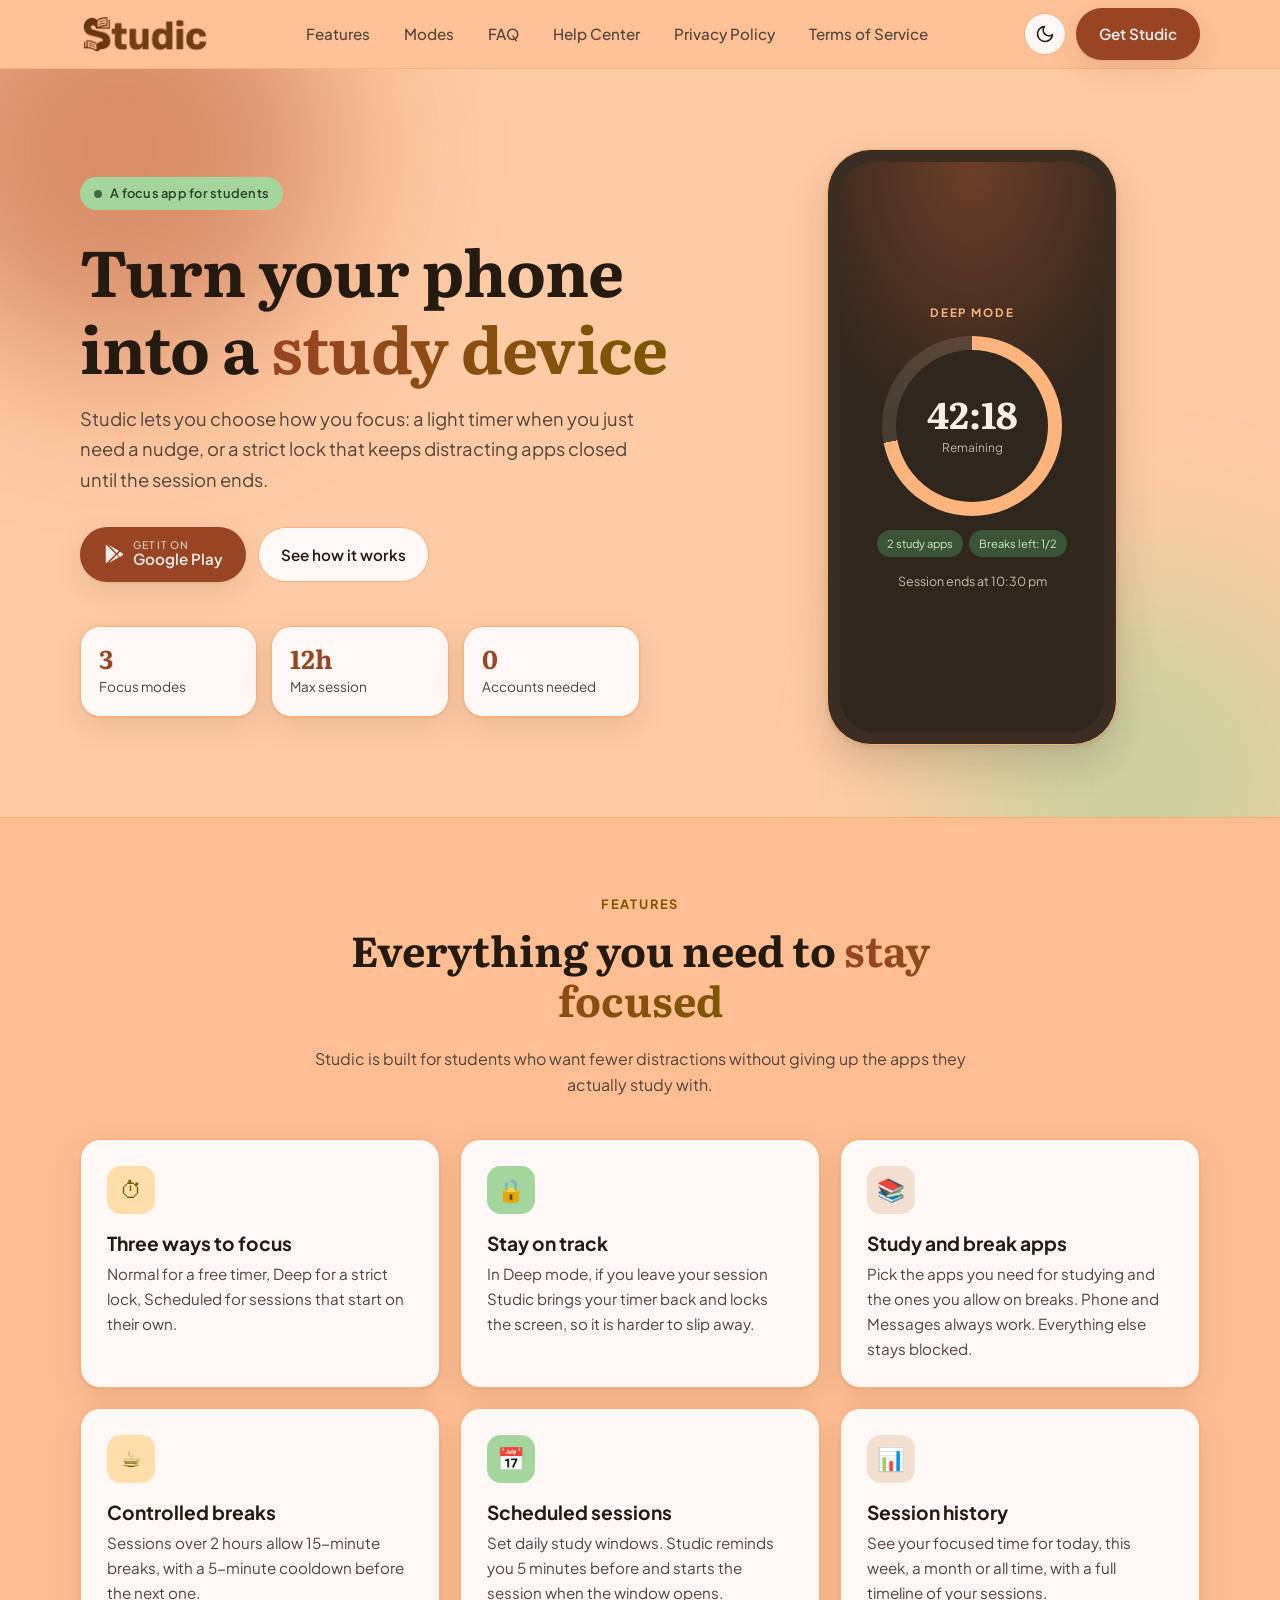
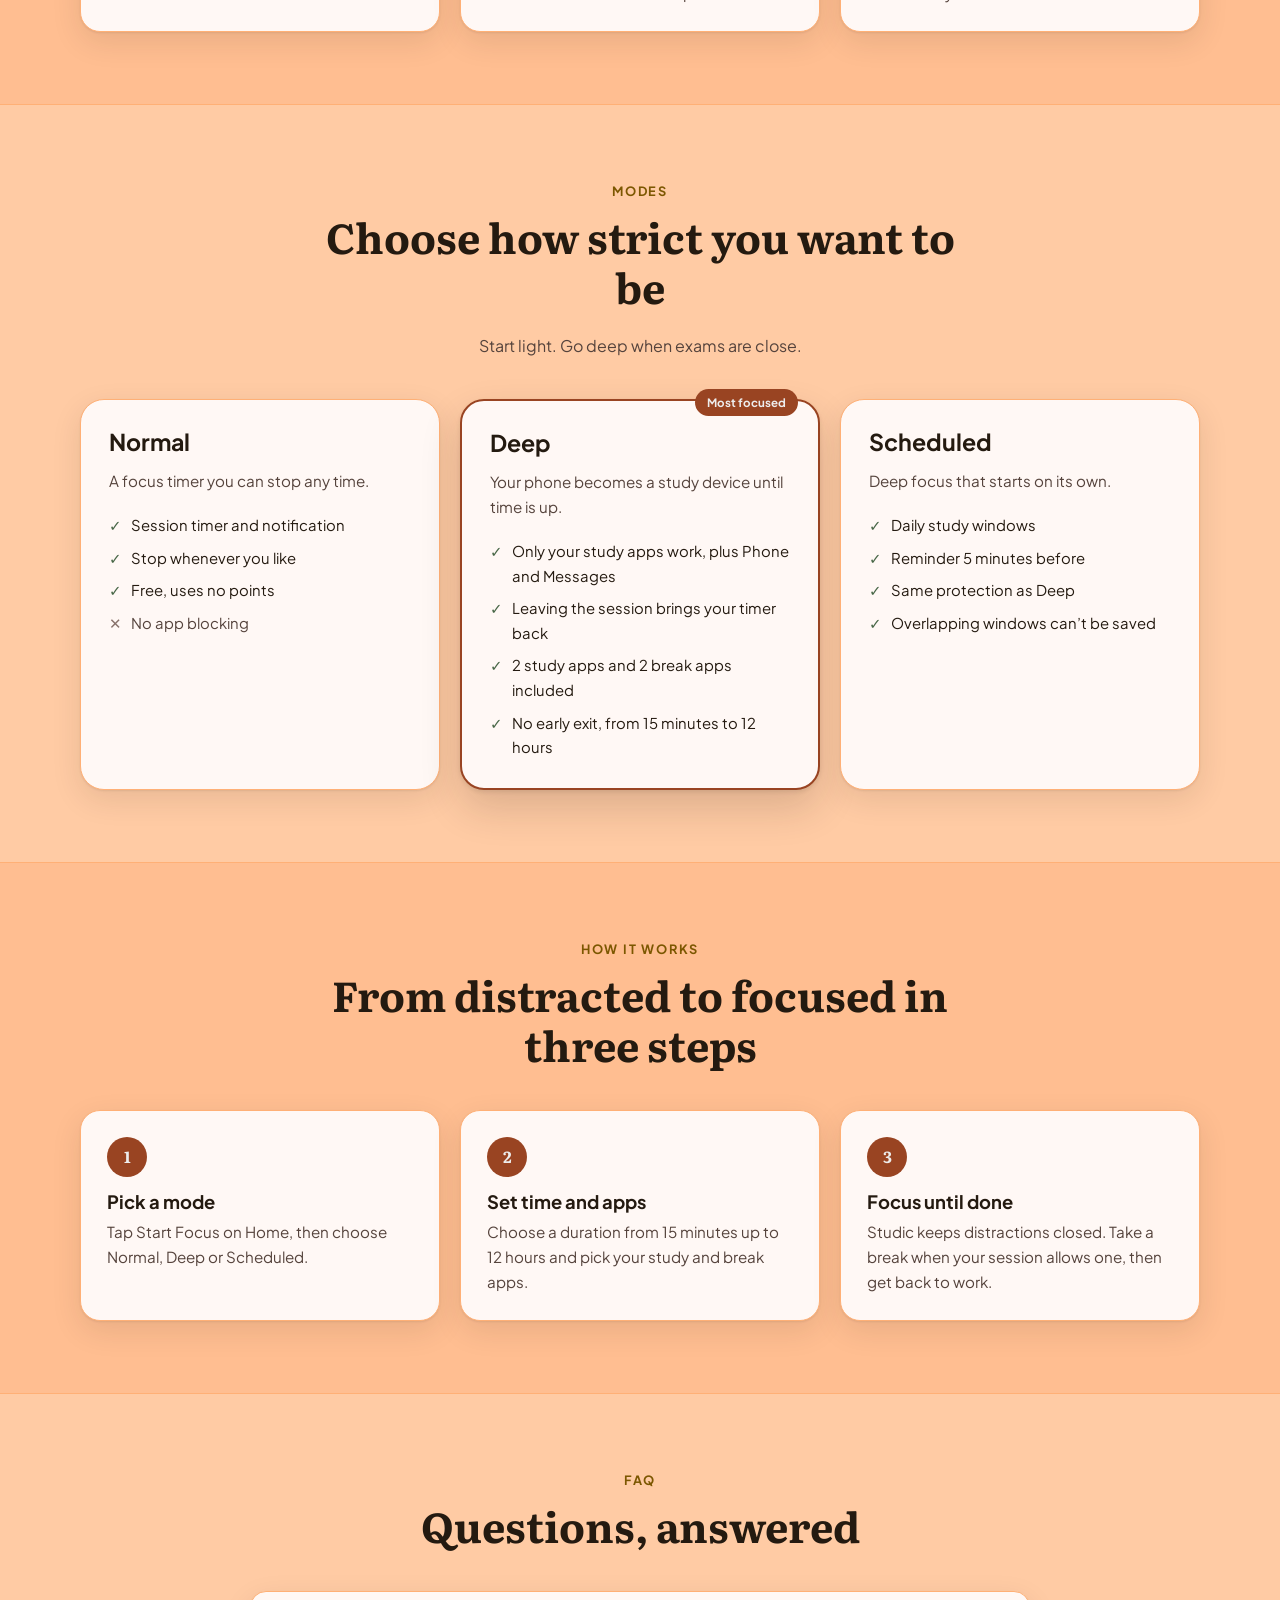
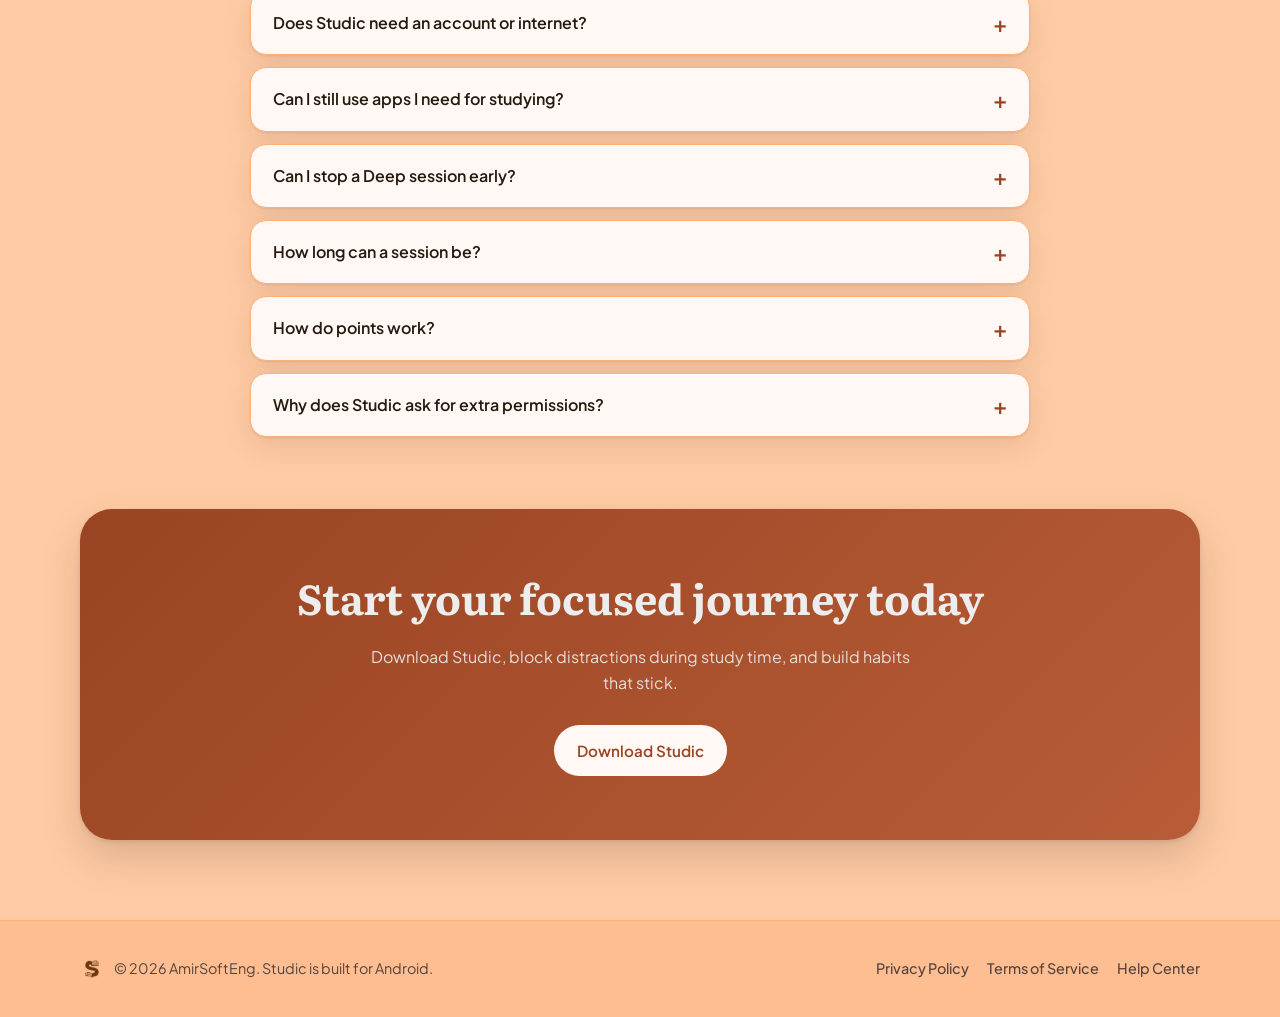
==== index.html @ dd24370a "first commit" ====
<!doctype html>
<html lang="en">
<head>
  <meta charset="utf-8">
  <meta name="viewport" content="width=device-width, initial-scale=1, viewport-fit=cover">
  <title>Studic — Study Deeply. Stay Focused.</title>
  <meta name="description" content="Studic is a focus app for students. Use a simple timer, or a strict mode that keeps distracting apps closed until your study time is over.">
  <meta name="theme-color" content="#ffb076">
  <link rel="icon" type="image/png" sizes="32x32" href="assets/img/favicon-32.png">
  <link rel="icon" type="image/png" sizes="192x192" href="assets/img/icon-192.png">
  <link rel="apple-touch-icon" href="assets/img/apple-touch-icon.png">
  <link rel="stylesheet" href="assets/css/style.css">
  <script src="assets/js/main.js"></script>
</head>
<body>
  <a class="skip-link" href="#main">Skip to content</a>

  <header class="site-header">
    <div class="container header-inner">
      <a class="brand" href="./" aria-label="Studic home"><img class="brand-logo brand-logo-light" src="assets/img/studic-wordmark.png" width="130" height="40" alt="Studic"><img class="brand-logo brand-logo-dark" src="assets/img/studic-wordmark-dark.png" width="130" height="40" alt="" aria-hidden="true"></a>
      <nav class="nav" id="site-nav" aria-label="Main">
        <a href="#features">Features</a>
        <a href="#modes">Modes</a>
        <a href="#faq">FAQ</a>
        <a href="help/">Help Center</a>
        <a href="privacy/">Privacy Policy</a>
        <a href="terms/">Terms of Service</a>
      </nav>
      <div class="header-actions">
        <button class="icon-btn" id="theme-toggle" type="button" aria-label="Switch to dark theme" aria-pressed="false">
          <svg class="icon-moon" viewBox="0 0 24 24" aria-hidden="true"><path d="M21 12.79A9 9 0 1 1 11.21 3 7 7 0 0 0 21 12.79z"/></svg>
          <svg class="icon-sun" viewBox="0 0 24 24" aria-hidden="true"><circle cx="12" cy="12" r="4"/><path d="M12 2v2M12 20v2M4.93 4.93l1.41 1.41M17.66 17.66l1.41 1.41M2 12h2M20 12h2M4.93 19.07l1.41-1.41M17.66 6.34l1.41-1.41"/></svg>
        </button>
        <a class="btn btn-primary header-cta" href="https://play.google.com/store/apps/details?id=com.amirsofteng.studic" rel="noopener" target="_blank">Get Studic</a>
        <button class="icon-btn menu-btn" id="menu-toggle" type="button" aria-label="Open menu" aria-controls="site-nav" aria-expanded="false">
          <svg viewBox="0 0 24 24" aria-hidden="true"><path d="M4 7h16M4 12h16M4 17h16"/></svg>
        </button>
      </div>
    </div>
  </header>

  <main id="main">
    <section class="hero">
      <div class="container hero-grid">
        <div>
          <span class="chip"><span class="chip-dot"></span>A focus app for students</span>
          <h1>Turn your phone into a <span class="gradient-text">study device</span></h1>
          <p class="lead">Studic lets you choose how you focus: a light timer when you just need a nudge, or a strict lock that keeps distracting apps closed until the session ends.</p>
          <div class="hero-actions">
            <a class="btn btn-primary" href="https://play.google.com/store/apps/details?id=com.amirsofteng.studic" rel="noopener" target="_blank">
              <svg fill="currentColor" viewBox="0 0 24 24" aria-hidden="true"><path d="M3.6 1.8 13.8 12 3.6 22.2c-.4-.2-.6-.6-.6-1.1V2.9c0-.5.2-.9.6-1.1Zm11.3 11.3 2.4 2.4-11 6.3 8.6-8.7Zm3.5-3.5 2.9 1.7c.8.5.8 1.8 0 2.3l-2.9 1.7-2.6-2.6 2.6-3.1ZM6.3 2.2l11 6.3-2.4 2.4-8.6-8.7Z"/></svg>
              <span class="btn-stack"><small>GET IT ON</small>Google Play</span>
            </a>
            <a class="btn btn-outline" href="#modes">See how it works</a>
          </div>
          <div class="stats">
            <div class="stat"><strong>3</strong><span>Focus modes</span></div>
            <div class="stat"><strong>12h</strong><span>Max session</span></div>
            <div class="stat"><strong>0</strong><span>Accounts needed</span></div>
          </div>
        </div>

        <div aria-hidden="true">
          <div class="phone">
            <div class="phone-screen">
              <span class="phone-mode">Deep mode</span>
              <div class="ring">
                <div class="ring-inner">
                  <strong>42:18</strong>
                  <span>Remaining</span>
                </div>
              </div>
              <div class="phone-chips"><span>2 study apps</span><span>Breaks left: 1/2</span></div>
              <span class="phone-note">Session ends at 10:30 pm</span>
            </div>
          </div>
        </div>
      </div>
    </section>

    <section class="block block-alt" id="features">
      <div class="container">
        <div class="section-head">
          <span class="eyebrow">Features</span>
          <h2>Everything you need to <span class="gradient-text">stay focused</span></h2>
          <p>Studic is built for students who want fewer distractions without giving up the apps they actually study with.</p>
        </div>
        <div class="feature-grid">
          <div class="feature">
            <div class="feature-icon">&#9201;</div>
            <h3>Three ways to focus</h3>
            <p>Normal for a free timer, Deep for a strict lock, Scheduled for sessions that start on their own.</p>
          </div>
          <div class="feature">
            <div class="feature-icon">&#128274;</div>
            <h3>Stay on track</h3>
            <p>In Deep mode, if you leave your session Studic brings your timer back and locks the screen, so it is harder to slip away.</p>
          </div>
          <div class="feature">
            <div class="feature-icon">&#128218;</div>
            <h3>Study and break apps</h3>
            <p>Pick the apps you need for studying and the ones you allow on breaks. Phone and Messages always work. Everything else stays blocked.</p>
          </div>
          <div class="feature">
            <div class="feature-icon">&#9749;</div>
            <h3>Controlled breaks</h3>
            <p>Sessions over 2 hours allow 15-minute breaks, with a 5-minute cooldown before the next one.</p>
          </div>
          <div class="feature">
            <div class="feature-icon">&#128197;</div>
            <h3>Scheduled sessions</h3>
            <p>Set daily study windows. Studic reminds you 5 minutes before and starts the session when the window opens.</p>
          </div>
          <div class="feature">
            <div class="feature-icon">&#128202;</div>
            <h3>Session history</h3>
            <p>See your focused time for today, this week, a month or all time, with a full timeline of your sessions.</p>
          </div>
        </div>
      </div>
    </section>

    <section class="block" id="modes">
      <div class="container">
        <div class="section-head">
          <span class="eyebrow">Modes</span>
          <h2>Choose how strict you want to be</h2>
          <p>Start light. Go deep when exams are close.</p>
        </div>
        <div class="mode-grid">
          <div class="mode">
            <h3>Normal</h3>
            <p class="tagline">A focus timer you can stop any time.</p>
            <ul>
              <li>Session timer and notification</li>
              <li>Stop whenever you like</li>
              <li>Free, uses no points</li>
              <li class="no">No app blocking</li>
            </ul>
          </div>
          <div class="mode mode-featured">
            <span class="mode-badge">Most focused</span>
            <h3>Deep</h3>
            <p class="tagline">Your phone becomes a study device until time is up.</p>
            <ul>
              <li>Only your study apps work, plus Phone and Messages</li>
              <li>Leaving the session brings your timer back</li>
              <li>2 study apps and 2 break apps included</li>
              <li>No early exit, from 15 minutes to 12 hours</li>
            </ul>
          </div>
          <div class="mode">
            <h3>Scheduled</h3>
            <p class="tagline">Deep focus that starts on its own.</p>
            <ul>
              <li>Daily study windows</li>
              <li>Reminder 5 minutes before</li>
              <li>Same protection as Deep</li>
              <li>Overlapping windows can&rsquo;t be saved</li>
            </ul>
          </div>
        </div>
      </div>
    </section>

    <section class="block block-alt" id="how">
      <div class="container">
        <div class="section-head">
          <span class="eyebrow">How it works</span>
          <h2>From distracted to focused in three steps</h2>
        </div>
        <div class="step-grid">
          <div class="step">
            <h3>Pick a mode</h3>
            <p>Tap Start Focus on Home, then choose Normal, Deep or Scheduled.</p>
          </div>
          <div class="step">
            <h3>Set time and apps</h3>
            <p>Choose a duration from 15 minutes up to 12 hours and pick your study and break apps.</p>
          </div>
          <div class="step">
            <h3>Focus until done</h3>
            <p>Studic keeps distractions closed. Take a break when your session allows one, then get back to work.</p>
          </div>
        </div>
      </div>
    </section>

    <section class="block" id="faq">
      <div class="container">
        <div class="section-head">
          <span class="eyebrow">FAQ</span>
          <h2>Questions, answered</h2>
        </div>
        <div class="faq">
          <details>
            <summary>Does Studic need an account or internet?</summary>
            <p>No account is needed, and Studic works without internet. Your sessions, schedules and history stay on your phone. You only need to be online to watch an ad or buy points.</p>
          </details>
          <details>
            <summary>Can I still use apps I need for studying?</summary>
            <p>Yes. In Deep and Scheduled modes you choose study apps for focus time and break apps for breaks. Phone and Messages always stay available.</p>
          </details>
          <details>
            <summary>Can I stop a Deep session early?</summary>
            <p>Deep and Scheduled sessions are strict on purpose, so there is no End button. If you want to be able to stop any time, use Normal mode.</p>
          </details>
          <details>
            <summary>How long can a session be?</summary>
            <p>From 15 minutes up to 12 hours. Sessions longer than 2 hours allow breaks, and longer sessions allow more of them.</p>
          </details>
          <details>
            <summary>How do points work?</summary>
            <p>Normal mode is free. Deep and Scheduled use points. You get a free daily top-up, and you can earn more by sharing Studic or watching an ad, or buy a points pack. Buying any pack makes you a Pro user and removes ads.</p>
          </details>
          <details>
            <summary>Why does Studic ask for extra permissions?</summary>
            <p>Normal mode needs almost nothing. Deep and Scheduled need a few extra permissions so Studic can keep other apps closed and lock your screen if you try to leave. Studic only asks when you set up those modes. <a href="privacy/#permissions">See what each one does</a>.</p>
          </details>
        </div>
      </div>
    </section>

    <section class="container cta-wrap">
      <div class="cta">
        <h2>Start your focused journey today</h2>
        <p>Download Studic, block distractions during study time, and build habits that stick.</p>
        <a class="btn" href="https://play.google.com/store/apps/details?id=com.amirsofteng.studic" rel="noopener" target="_blank">Download Studic</a>
      </div>
    </section>
  </main>

  <footer class="site-footer">
    <div class="container footer-inner">
      <span class="footer-brand"><img src="assets/img/studic-mark.png" width="24" height="24" alt="" aria-hidden="true">&copy; 2026 AmirSoftEng. Studic is built for Android.</span>
      <div class="footer-links">
        <a href="privacy/">Privacy Policy</a>
        <a href="terms/">Terms of Service</a>
        <a href="help/">Help Center</a>
      </div>
    </div>
  </footer>
</body>
</html>
---- assets/css/style.css ----
@font-face {
  font-family: "Plus Jakarta Sans";
  src: url("../fonts/plus-jakarta-sans.woff2") format("woff2");
  font-weight: 400 800;
  font-style: normal;
  font-display: swap;
}
@font-face {
  font-family: "Literata";
  src: url("../fonts/literata.woff2") format("woff2");
  font-weight: 600 800;
  font-style: normal;
  font-display: swap;
}

:root {
  --bg: #ffcba4;
  --surface: #ffbe91;
  --card: #fff8f5;
  --card-soft: #fff1e7;
  --chip: #f3dfcf;
  --chrome: #ffb076;
  --primary: #994422;
  --on-primary: #ededed;
  --primary-container: #b85c38;
  --secondary: #476646;
  --secondary-container: #a4d59d;
  --on-secondary-container: #2c412a;
  --tertiary: #7c5700;
  --tertiary-fixed: #ffdeaa;
  --text: #241a10;
  --text-muted: #55433c;
  --outline: #88726b;
  --card-border: #ffb076;
  --header-bg: rgba(255, 190, 145, 0.78);
  --phone-bg: #3a2e23;
  --phone-text: #ffeee1;
  --shadow: 0 1px 2px rgba(36, 26, 16, 0.08), 0 10px 30px rgba(36, 26, 16, 0.1);
  --shadow-raised: 0 2px 4px rgba(36, 26, 16, 0.1), 0 18px 40px rgba(36, 26, 16, 0.16);
  --radius: 20px;
  --font-head: "Literata", Georgia, "Times New Roman", serif;
  --font-body: "Plus Jakarta Sans", system-ui, -apple-system, "Segoe UI", Roboto, sans-serif;
  --header-h: 68px;
  color-scheme: light;
}

[data-theme="dark"] {
  --bg: #3a2e23;
  --surface: #2f261d;
  --card: #322820;
  --card-soft: #2a221a;
  --chip: #493c31;
  --chrome: #3a2e23;
  --primary: #ffb47b;
  --on-primary: #5c1d00;
  --primary-container: #994422;
  --secondary: #8bc986;
  --secondary-container: #3a5438;
  --on-secondary-container: #c8ecc3;
  --tertiary: #ffdeaa;
  --tertiary-fixed: rgba(255, 222, 170, 0.18);
  --text: #ffeee1;
  --text-muted: #dbc1b8;
  --outline: #88726b;
  --card-border: #55433c;
  --header-bg: rgba(47, 38, 29, 0.78);
  --phone-bg: #1a1410;
  --phone-text: #ffeee1;
  --shadow: 0 1px 2px rgba(0, 0, 0, 0.3), 0 10px 30px rgba(0, 0, 0, 0.25);
  --shadow-raised: 0 2px 4px rgba(0, 0, 0, 0.35), 0 18px 40px rgba(0, 0, 0, 0.35);
  color-scheme: dark;
}

*,
*::before,
*::after {
  box-sizing: border-box;
}
html {
  scroll-behavior: smooth;
  scroll-padding-top: calc(var(--header-h) + 12px);
  -webkit-text-size-adjust: 100%;
  text-size-adjust: 100%;
  -webkit-tap-highlight-color: transparent;
}
body {
  margin: 0;
  background: var(--bg);
  color: var(--text);
  font-family: var(--font-body);
  font-size: 16px;
  line-height: 1.65;
  overflow-wrap: break-word;
  -webkit-font-smoothing: antialiased;
  transition: background-color 0.25s ease, color 0.25s ease;
}
a {
  color: var(--primary);
  text-decoration: none;
  font-weight: 600;
  overflow-wrap: anywhere;
}
a:hover {
  text-decoration: underline;
}
img,
svg {
  max-width: 100%;
}
h1,
h2,
h3,
h4 {
  font-family: var(--font-head);
  line-height: 1.2;
  margin: 0 0 0.5em;
  color: var(--text);
}
p {
  margin: 0 0 12px;
}
p:last-child {
  margin-bottom: 0;
}
:focus-visible {
  outline: 3px solid var(--primary);
  outline-offset: 2px;
  border-radius: 6px;
}
.container {
  width: 100%;
  max-width: 1160px;
  margin: 0 auto;
  padding: 0 20px;
}
.skip-link {
  position: absolute;
  left: -999px;
  top: 8px;
  z-index: 100;
  background: var(--primary);
  color: var(--on-primary);
  padding: 10px 16px;
  border-radius: 999px;
}
.skip-link:focus {
  left: 8px;
}

.site-header {
  position: sticky;
  top: 0;
  z-index: 50;
  background: var(--header-bg);
  -webkit-backdrop-filter: blur(14px);
  backdrop-filter: blur(14px);
  border-bottom: 1px solid var(--card-border);
}
.header-inner {
  display: flex;
  align-items: center;
  justify-content: space-between;
  height: var(--header-h);
  gap: 16px;
}
.brand {
  display: flex;
  align-items: center;
  gap: 10px;
  color: var(--text);
  font-family: var(--font-head);
  font-weight: 700;
  font-size: 1.35rem;
}
.brand:hover {
  text-decoration: none;
}
.brand-logo {
  display: block;
  height: 40px;
  width: auto;
}
.brand-logo-dark {
  display: none;
}
[data-theme="dark"] .brand-logo-light {
  display: none;
}
[data-theme="dark"] .brand-logo-dark {
  display: block;
}
.footer-brand {
  display: inline-flex;
  align-items: center;
  gap: 10px;
}
.footer-brand img {
  border-radius: 6px;
}
.nav {
  display: flex;
  align-items: center;
  gap: 6px;
}
.nav a {
  color: var(--text-muted);
  font-weight: 500;
  font-size: 0.95rem;
  padding: 8px 14px;
  border-radius: 999px;
}
.nav a:hover,
.nav a[aria-current="page"] {
  background: var(--card-soft);
  color: var(--text);
  text-decoration: none;
}
.header-actions {
  display: flex;
  align-items: center;
  gap: 10px;
}
.icon-btn {
  width: 42px;
  height: 42px;
  border-radius: 999px;
  display: grid;
  place-items: center;
  cursor: pointer;
  padding: 0;
  background: var(--card);
  color: var(--text);
  border: 1px solid var(--card-border);
  transition: transform 0.15s ease, background-color 0.2s ease;
}
.icon-btn:hover {
  transform: translateY(-1px);
}
.icon-btn svg {
  width: 20px;
  height: 20px;
  fill: none;
  stroke: currentColor;
  stroke-width: 2;
  stroke-linecap: round;
  stroke-linejoin: round;
}
.icon-sun {
  display: none;
}
[data-theme="dark"] .icon-sun {
  display: block;
}
[data-theme="dark"] .icon-moon {
  display: none;
}
.menu-btn {
  display: none;
}

.btn {
  display: inline-flex;
  align-items: center;
  justify-content: center;
  gap: 8px;
  min-height: 46px;
  padding: 12px 22px;
  border-radius: 999px;
  font-family: var(--font-body);
  font-weight: 600;
  font-size: 0.95rem;
  cursor: pointer;
  border: 1px solid transparent;
  transition: transform 0.15s ease, box-shadow 0.2s ease;
}
.btn:hover {
  text-decoration: none;
  transform: translateY(-2px);
  box-shadow: var(--shadow-raised);
}
.btn-primary {
  background: var(--primary);
  color: var(--on-primary);
  box-shadow: var(--shadow);
}
.btn-outline {
  background: var(--card);
  color: var(--text);
  border-color: var(--card-border);
}
.btn small {
  display: block;
  font-size: 0.65rem;
  font-weight: 500;
  letter-spacing: 0.08em;
  opacity: 0.8;
  line-height: 1;
}
.btn .btn-stack {
  display: flex;
  flex-direction: column;
  align-items: flex-start;
  line-height: 1.2;
}
.btn svg {
  width: 22px;
  height: 22px;
}
.chip {
  display: inline-flex;
  align-items: center;
  gap: 8px;
  padding: 6px 14px;
  border-radius: 999px;
  background: var(--secondary-container);
  color: var(--on-secondary-container);
  font-size: 0.8rem;
  font-weight: 600;
  letter-spacing: 0.02em;
}
.chip-dot {
  width: 8px;
  height: 8px;
  border-radius: 50%;
  background: var(--secondary);
  animation: pulse 2s ease-in-out infinite;
}
@keyframes pulse {
  0%,
  100% {
    opacity: 1;
  }
  50% {
    opacity: 0.35;
  }
}
.gradient-text {
  background: linear-gradient(90deg, var(--primary), var(--tertiary));
  -webkit-background-clip: text;
  background-clip: text;
  color: transparent;
}

.hero,
.doc-hero {
  position: relative;
  overflow: hidden;
}
.hero::before,
.hero::after,
.doc-hero::before,
.doc-hero::after {
  content: "";
  position: absolute;
  border-radius: 50%;
  filter: blur(80px);
  opacity: 0.55;
  z-index: 0;
  pointer-events: none;
}
.hero::before,
.doc-hero::before {
  width: 440px;
  height: 440px;
  top: -140px;
  left: -100px;
  background: var(--primary-container);
}
.hero::after,
.doc-hero::after {
  width: 400px;
  height: 400px;
  bottom: -160px;
  right: -60px;
  background: var(--secondary-container);
}
[data-theme="dark"] .hero::before,
[data-theme="dark"] .hero::after,
[data-theme="dark"] .doc-hero::before,
[data-theme="dark"] .doc-hero::after {
  opacity: 0.35;
}
.hero > .container,
.doc-hero > .container {
  position: relative;
  z-index: 1;
}
.hero {
  padding: 80px 0 72px;
}
.hero-grid {
  display: grid;
  grid-template-columns: 1.15fr 0.85fr;
  gap: 48px;
  align-items: center;
}
.hero h1 {
  font-size: clamp(2.4rem, 5.5vw, 4rem);
  margin: 22px 0 18px;
  letter-spacing: -0.01em;
}
.hero p.lead {
  font-size: 1.15rem;
  color: var(--text-muted);
  max-width: 560px;
  margin: 0 0 32px;
}
.hero-actions {
  display: flex;
  gap: 12px;
  flex-wrap: wrap;
}
.stats {
  display: grid;
  grid-template-columns: repeat(3, 1fr);
  gap: 14px;
  max-width: 560px;
  margin-top: 44px;
}
.stat {
  background: var(--card);
  border: 1px solid var(--card-border);
  border-radius: var(--radius);
  padding: 16px 18px;
  box-shadow: var(--shadow);
}
.stat strong {
  display: block;
  font-family: var(--font-head);
  font-size: 1.6rem;
  color: var(--primary);
  line-height: 1.2;
}
.stat span {
  color: var(--text-muted);
  font-size: 0.85rem;
}

.phone {
  width: 290px;
  max-width: 100%;
  margin: 0 auto;
  aspect-ratio: 9 / 18.5;
  border-radius: 44px;
  padding: 12px;
  background: var(--phone-bg);
  box-shadow: var(--shadow-raised);
  border: 1px solid var(--card-border);
  animation: float 6s ease-in-out infinite;
}
@keyframes float {
  0%,
  100% {
    transform: translateY(0);
  }
  50% {
    transform: translateY(-10px);
  }
}
.phone-screen {
  height: 100%;
  border-radius: 34px;
  overflow: hidden;
  display: flex;
  flex-direction: column;
  align-items: center;
  justify-content: center;
  gap: 14px;
  background: radial-gradient(120% 80% at 50% 0%, rgba(184, 92, 56, 0.45), transparent 60%), #2f261d;
  color: var(--phone-text);
  text-align: center;
  padding: 24px;
}
.phone-mode {
  font-size: 0.72rem;
  font-weight: 700;
  letter-spacing: 0.16em;
  text-transform: uppercase;
  color: #ffb47b;
}
.ring {
  width: 180px;
  height: 180px;
  border-radius: 50%;
  display: grid;
  place-items: center;
  background: conic-gradient(#ffb47b 0 72%, rgba(255, 238, 225, 0.12) 72% 100%);
}
.ring-inner {
  width: 152px;
  height: 152px;
  border-radius: 50%;
  background: #2f261d;
  display: flex;
  flex-direction: column;
  align-items: center;
  justify-content: center;
}
.ring-inner strong {
  font-family: var(--font-head);
  font-size: 2.3rem;
  line-height: 1;
}
.ring-inner span {
  font-size: 0.75rem;
  opacity: 0.7;
  margin-top: 6px;
}
.phone-note {
  font-size: 0.78rem;
  opacity: 0.75;
}
.phone-chips {
  display: flex;
  gap: 6px;
}
.phone-chips span {
  font-size: 0.7rem;
  padding: 4px 10px;
  border-radius: 999px;
  background: #3a5438;
  color: #c8ecc3;
}

.block {
  padding: 72px 0;
}
.block-alt {
  background: var(--surface);
  border-top: 1px solid var(--card-border);
  border-bottom: 1px solid var(--card-border);
}
.section-head {
  text-align: center;
  margin: 0 auto 40px;
  max-width: 660px;
}
.eyebrow {
  display: inline-block;
  color: var(--tertiary);
  font-weight: 700;
  font-size: 0.8rem;
  letter-spacing: 0.14em;
  text-transform: uppercase;
  margin-bottom: 10px;
}
.section-head h2 {
  font-size: clamp(1.8rem, 4vw, 2.6rem);
}
.section-head p {
  color: var(--text-muted);
  margin: 0;
}

.feature-grid {
  display: grid;
  grid-template-columns: repeat(3, 1fr);
  gap: 20px;
}
.feature {
  background: var(--card);
  border: 1px solid var(--card-border);
  border-radius: var(--radius);
  padding: 26px;
  box-shadow: var(--shadow);
  transition: transform 0.2s ease, box-shadow 0.2s ease;
}
.feature:hover {
  transform: translateY(-4px);
  box-shadow: var(--shadow-raised);
}
.feature-icon {
  width: 48px;
  height: 48px;
  border-radius: 14px;
  margin-bottom: 16px;
  display: grid;
  place-items: center;
  font-size: 1.4rem;
  background: var(--tertiary-fixed);
  color: var(--tertiary);
}
.feature:nth-child(3n + 2) .feature-icon {
  background: var(--secondary-container);
  color: var(--on-secondary-container);
}
.feature:nth-child(3n) .feature-icon {
  background: var(--chip);
  color: var(--primary);
}
.feature h3 {
  font-size: 1.2rem;
  margin-bottom: 6px;
}
.feature p {
  color: var(--text-muted);
  margin: 0;
  font-size: 0.95rem;
}

.mode-grid {
  display: grid;
  grid-template-columns: repeat(3, 1fr);
  gap: 20px;
}
.mode {
  position: relative;
  background: var(--card);
  border: 1px solid var(--card-border);
  border-radius: 24px;
  padding: 28px;
  box-shadow: var(--shadow);
  display: flex;
  flex-direction: column;
  gap: 12px;
}
.mode-featured {
  border: 2px solid var(--primary);
  box-shadow: var(--shadow-raised);
}
.mode-badge {
  position: absolute;
  top: -12px;
  right: 20px;
  background: var(--primary);
  color: var(--on-primary);
  font-size: 0.72rem;
  font-weight: 700;
  padding: 4px 12px;
  border-radius: 999px;
}
.mode h3 {
  font-size: 1.45rem;
  margin: 0;
}
.mode .tagline {
  color: var(--text-muted);
  margin: 0;
  font-size: 0.95rem;
}
.mode ul {
  list-style: none;
  margin: 8px 0 0;
  padding: 0;
  display: grid;
  gap: 8px;
}
.mode li {
  display: flex;
  gap: 10px;
  font-size: 0.93rem;
  margin: 0;
}
.mode li::before {
  content: "\2713";
  color: var(--secondary);
  font-weight: 700;
}
.mode li.no::before {
  content: "\2715";
  color: var(--outline);
}
.mode li.no {
  color: var(--text-muted);
}

.step-grid {
  display: grid;
  grid-template-columns: repeat(3, 1fr);
  gap: 20px;
  counter-reset: step;
}
.step {
  background: var(--card);
  border: 1px solid var(--card-border);
  border-radius: var(--radius);
  padding: 26px;
  box-shadow: var(--shadow);
}
.step::before {
  counter-increment: step;
  content: counter(step);
  display: grid;
  place-items: center;
  width: 40px;
  height: 40px;
  border-radius: 50%;
  background: var(--primary);
  color: var(--on-primary);
  font-family: var(--font-head);
  font-weight: 700;
  margin-bottom: 14px;
}
.step h3 {
  font-size: 1.15rem;
  margin-bottom: 6px;
}
.step p {
  color: var(--text-muted);
  margin: 0;
  font-size: 0.95rem;
}

.faq {
  max-width: 780px;
  margin: 0 auto;
  display: grid;
  gap: 12px;
}
.faq details,
.acc {
  background: var(--card);
  border: 1px solid var(--card-border);
  border-radius: 16px;
  box-shadow: var(--shadow);
}
.faq details {
  padding: 18px 22px;
}
.faq summary,
.acc > summary,
details.toc > summary {
  cursor: pointer;
  font-weight: 600;
  list-style: none;
  display: flex;
  justify-content: space-between;
  align-items: center;
  gap: 12px;
}
.faq summary::-webkit-details-marker,
.acc > summary::-webkit-details-marker,
details.toc > summary::-webkit-details-marker {
  display: none;
}
.faq summary::after,
.acc > summary::after,
details.toc > summary::after {
  content: "+";
  flex: 0 0 auto;
  color: var(--primary);
  font-size: 1.4rem;
  line-height: 1;
  transition: transform 0.2s ease;
}
.faq details[open] summary::after,
.acc[open] > summary::after,
details.toc[open] > summary::after {
  transform: rotate(45deg);
}
.faq details p {
  color: var(--text-muted);
  margin: 12px 0 0;
}

.cta {
  margin: 0 auto 80px;
  max-width: 1120px;
  text-align: center;
  padding: 64px 24px;
  border-radius: 32px;
  background: linear-gradient(135deg, var(--primary), var(--primary-container));
  color: var(--on-primary);
  box-shadow: var(--shadow-raised);
}
[data-theme="dark"] .cta {
  background: linear-gradient(135deg, var(--primary-container), #5c1d00);
  color: #ffeee1;
}
.cta h2 {
  color: inherit;
  font-size: clamp(1.8rem, 4vw, 2.6rem);
}
.cta p {
  opacity: 0.9;
  max-width: 560px;
  margin: 0 auto 28px;
}
.cta .btn {
  background: #fff8f5;
  color: #994422;
}

.site-footer {
  border-top: 1px solid var(--card-border);
  background: var(--surface);
  padding: 36px 0;
}
.footer-inner {
  display: flex;
  justify-content: space-between;
  align-items: center;
  gap: 16px;
  flex-wrap: wrap;
  color: var(--text-muted);
  font-size: 0.9rem;
}
.footer-links {
  display: flex;
  flex-wrap: wrap;
  gap: 8px 18px;
}
.footer-links a {
  color: var(--text-muted);
  font-weight: 500;
}

.doc-hero {
  padding: 56px 0 36px;
  text-align: center;
}
.doc-hero h1 {
  font-size: clamp(2.1rem, 5vw, 3.2rem);
  margin: 16px 0 10px;
  letter-spacing: -0.01em;
}
.doc-hero .lead {
  color: var(--text-muted);
  font-size: 1.1rem;
  max-width: 560px;
  margin: 0 auto;
}
.doc-hero .meta {
  margin: 0;
}
.meta {
  color: var(--text-muted);
  font-size: 0.85rem;
  font-weight: 500;
}
.doc-tabs {
  display: flex;
  flex-wrap: wrap;
  justify-content: center;
  gap: 8px;
  margin-top: 24px;
}
.doc-tabs a {
  padding: 8px 16px;
  min-height: 40px;
  display: inline-flex;
  align-items: center;
  border-radius: 999px;
  border: 1px solid var(--card-border);
  background: var(--card);
  color: var(--text);
  font-size: 0.9rem;
  font-weight: 600;
}
.doc-tabs a:hover {
  text-decoration: none;
  background: var(--card-soft);
}
.doc-tabs a[aria-current="page"] {
  background: var(--primary);
  border-color: var(--primary);
  color: var(--on-primary);
}

.page {
  max-width: 800px;
  margin: 0 auto;
  padding: 8px 20px calc(72px + env(safe-area-inset-bottom));
}
.page > * + * {
  margin-top: 18px;
}

.card {
  background: var(--card);
  border: 1px solid var(--card-border);
  border-radius: var(--radius);
  padding: 26px;
  box-shadow: var(--shadow);
}
.card > h2:not(:first-child) {
  margin-top: 22px;
}
.card h2,
.page > section > h2 {
  font-size: 1.45rem;
  margin: 0 0 10px;
}
h3 {
  font-size: 1.05rem;
  margin: 18px 0 4px;
  font-family: var(--font-body);
  font-weight: 700;
}
h3:first-child {
  margin-top: 0;
}
.card.summary {
  background: var(--secondary-container);
  border-color: transparent;
  color: var(--on-secondary-container);
}
.card.summary h2 {
  color: var(--on-secondary-container);
}
.card.summary strong {
  color: inherit;
}

.callout {
  border-radius: 14px;
  padding: 14px 16px;
  font-size: 0.95rem;
  margin-top: 14px;
}
.callout.warn {
  background: var(--tertiary-fixed);
  color: var(--text);
}
.callout.info {
  background: var(--secondary-container);
  color: var(--on-secondary-container);
}

ul,
ol {
  margin: 0 0 12px;
  padding-left: 22px;
}
li + li {
  margin-top: 6px;
}
li > ul,
li > ol {
  margin-top: 6px;
  margin-bottom: 0;
}
ul.checks,
ul.crosses {
  list-style: none;
  padding-left: 0;
}
ul.checks li,
ul.crosses li {
  position: relative;
  padding-left: 30px;
}
ul.checks li::before,
ul.crosses li::before {
  position: absolute;
  left: 0;
  top: 2px;
  width: 20px;
  height: 20px;
  border-radius: 50%;
  display: grid;
  place-items: center;
  font-size: 0.7rem;
  font-weight: 800;
  line-height: 1;
}
ul.checks li::before {
  content: "\2713";
  background: var(--secondary);
  color: #fff8f5;
}
[data-theme="dark"] ul.checks li::before {
  color: #1a331a;
}
ul.crosses li::before {
  content: "\2715";
  background: var(--outline);
  color: #fff8f5;
}
.summary ul.checks li::before {
  background: var(--on-secondary-container);
  color: var(--secondary-container);
}
ol.steps {
  list-style: none;
  counter-reset: s;
  padding-left: 0;
}
ol.steps li {
  counter-increment: s;
  position: relative;
  padding-left: 42px;
  min-height: 30px;
}
ol.steps li::before {
  content: counter(s);
  position: absolute;
  left: 0;
  top: 0;
  width: 30px;
  height: 30px;
  border-radius: 50%;
  background: var(--primary);
  color: var(--on-primary);
  display: grid;
  place-items: center;
  font-size: 0.9rem;
  font-weight: 700;
}

.rows {
  margin: 0;
}
.rows > div {
  padding: 12px 0;
  border-top: 1px solid var(--card-border);
}
.rows > div:first-child {
  border-top: 0;
  padding-top: 0;
}
.rows > div:last-child {
  padding-bottom: 0;
}
.rows dt {
  font-weight: 700;
  margin: 0 0 2px;
}
.rows dd {
  margin: 0;
  color: var(--text-muted);
  font-size: 0.95rem;
}

details.toc {
  padding: 16px 22px;
}
details.toc ol {
  margin: 12px 0 0;
  padding-left: 22px;
}
details.toc a {
  font-weight: 500;
}

.group-title {
  margin: 28px 0 10px;
  font-family: var(--font-body);
  font-size: 0.78rem;
  font-weight: 700;
  letter-spacing: 0.12em;
  text-transform: uppercase;
  color: var(--tertiary);
}
.group-title:first-child {
  margin-top: 0;
}
.acc + .acc {
  margin-top: 10px;
}
.acc > summary {
  padding: 16px 20px;
  min-height: 56px;
  line-height: 1.4;
}
.acc-body {
  padding: 0 20px 18px;
  font-size: 0.97rem;
}
.acc-body > * + * {
  margin-top: 10px;
}
.acc-body .rows dd {
  font-size: 0.95rem;
}

.topics {
  display: flex;
  flex-wrap: wrap;
  gap: 8px;
}
.topics a {
  padding: 8px 14px;
  min-height: 40px;
  display: inline-flex;
  align-items: center;
  border-radius: 999px;
  border: 1px solid var(--card-border);
  background: var(--card);
  color: var(--text);
  font-size: 0.88rem;
  font-weight: 600;
  white-space: nowrap;
}
.topics a:hover {
  text-decoration: none;
  background: var(--card-soft);
}

.linklist {
  display: grid;
  gap: 10px;
}
.linklist a {
  display: flex;
  align-items: center;
  justify-content: space-between;
  gap: 12px;
  min-height: 60px;
  padding: 12px 18px;
  background: var(--card);
  border: 1px solid var(--card-border);
  border-radius: 16px;
  color: var(--text);
  box-shadow: var(--shadow);
}
.linklist a:hover {
  text-decoration: none;
  background: var(--card-soft);
}
.linklist a span {
  display: block;
  color: var(--text-muted);
  font-size: 0.85rem;
  font-weight: 500;
}
.linklist a::after {
  content: "";
  flex: 0 0 auto;
  width: 8px;
  height: 8px;
  border-right: 2px solid var(--primary);
  border-top: 2px solid var(--primary);
  transform: rotate(45deg);
}

.not-found {
  text-align: center;
  padding: 72px 20px 96px;
}
.not-found .big {
  font-family: var(--font-head);
  font-size: clamp(4rem, 14vw, 8rem);
  line-height: 1;
  font-weight: 700;
  margin: 0 0 8px;
  background: linear-gradient(90deg, var(--primary), var(--tertiary));
  -webkit-background-clip: text;
  background-clip: text;
  color: transparent;
}
.not-found .lead {
  color: var(--text-muted);
  margin: 0 auto 28px;
  max-width: 460px;
}

html[data-embed] {
  --header-h: 0px;
  --card: var(--surface);
  --shadow: none;
  --radius: 16px;
}
html[data-embed] body {
  transition: none;
}
html[data-embed] .site-header,
html[data-embed] .site-footer,
html[data-embed] .skip-link,
html[data-embed] .doc-hero,
html[data-embed] .cta-wrap,
html[data-embed] .browser-only {
  display: none !important;
}
html:not([data-embed]) .embed-only {
  display: none !important;
}
html[data-embed] .page {
  max-width: none;
  margin: 0;
  padding: 16px 20px calc(28px + env(safe-area-inset-bottom));
}
html[data-embed] .page > * + * {
  margin-top: 14px;
}
html[data-embed] .card {
  padding: 18px;
  box-shadow: none;
}
html[data-embed] .card.summary {
  border: 1px solid var(--card-border);
}
html[data-embed] .card h2,
html[data-embed] .page > section > h2 {
  font-size: 1.3rem;
}
html[data-embed] .acc,
html[data-embed] .linklist a {
  box-shadow: none;
}
html[data-embed] .acc > summary {
  padding: 14px 16px;
}
html[data-embed] .acc-body {
  padding: 0 16px 16px;
}
html[data-embed] details.toc {
  padding: 14px 18px;
}
html[data-embed] .topics {
  flex-wrap: nowrap;
  overflow-x: auto;
  scrollbar-width: none;
  margin: 0 -20px;
  padding: 2px 20px;
}
html[data-embed] .topics::-webkit-scrollbar {
  display: none;
}

@media (max-width: 1100px) {
  .menu-btn {
    display: grid;
  }
  .nav {
    display: none;
    position: absolute;
    top: var(--header-h);
    left: 0;
    right: 0;
    flex-direction: column;
    align-items: stretch;
    padding: 12px 20px 20px;
    background: var(--header-bg);
    -webkit-backdrop-filter: blur(14px);
    backdrop-filter: blur(14px);
    border-bottom: 1px solid var(--card-border);
  }
  .nav a {
    padding: 14px 16px;
    font-size: 1rem;
  }
  .nav.open {
    display: flex;
  }
}
@media (max-width: 960px) {
  .hero-grid {
    grid-template-columns: 1fr;
    text-align: center;
  }
  .hero p.lead,
  .stats {
    margin-left: auto;
    margin-right: auto;
  }
  .hero-actions {
    justify-content: center;
  }
  .feature-grid,
  .mode-grid,
  .step-grid {
    grid-template-columns: repeat(2, 1fr);
  }
}
@media (max-width: 720px) {
  :root {
    --header-h: 60px;
  }
  .header-cta {
    display: none;
  }
  .feature-grid,
  .mode-grid,
  .step-grid {
    grid-template-columns: 1fr;
  }
  .stats {
    gap: 8px;
  }
  .stat {
    padding: 12px;
  }
  .stat strong {
    font-size: 1.25rem;
  }
  .hero {
    padding: 48px 0 56px;
  }
  .block {
    padding: 56px 0;
  }
  .doc-hero {
    padding: 40px 0 24px;
  }
  .hero-actions .btn {
    width: 100%;
  }
  .page {
    padding-bottom: 56px;
  }
  .card {
    padding: 20px;
  }
  .cta {
    margin: 0 20px 56px;
    padding: 44px 20px;
    border-radius: 28px;
  }
  .footer-inner {
    flex-direction: column;
    align-items: flex-start;
  }
}
@media (max-width: 380px) {
  .container {
    padding: 0 16px;
  }
  .stat span {
    font-size: 0.75rem;
  }
  .brand-logo {
    height: 34px;
  }
}
@media (prefers-reduced-motion: reduce) {
  *,
  *::before,
  *::after {
    animation: none !important;
    transition: none !important;
  }
  html {
    scroll-behavior: auto;
  }
}
@media print {
  .site-header,
  .site-footer,
  .doc-tabs,
  .cta-wrap {
    display: none !important;
  }
  body {
    background: #fff;
    color: #000;
  }
  .card,
  .acc {
    box-shadow: none;
    background: #fff;
    border-color: #999;
  }
}
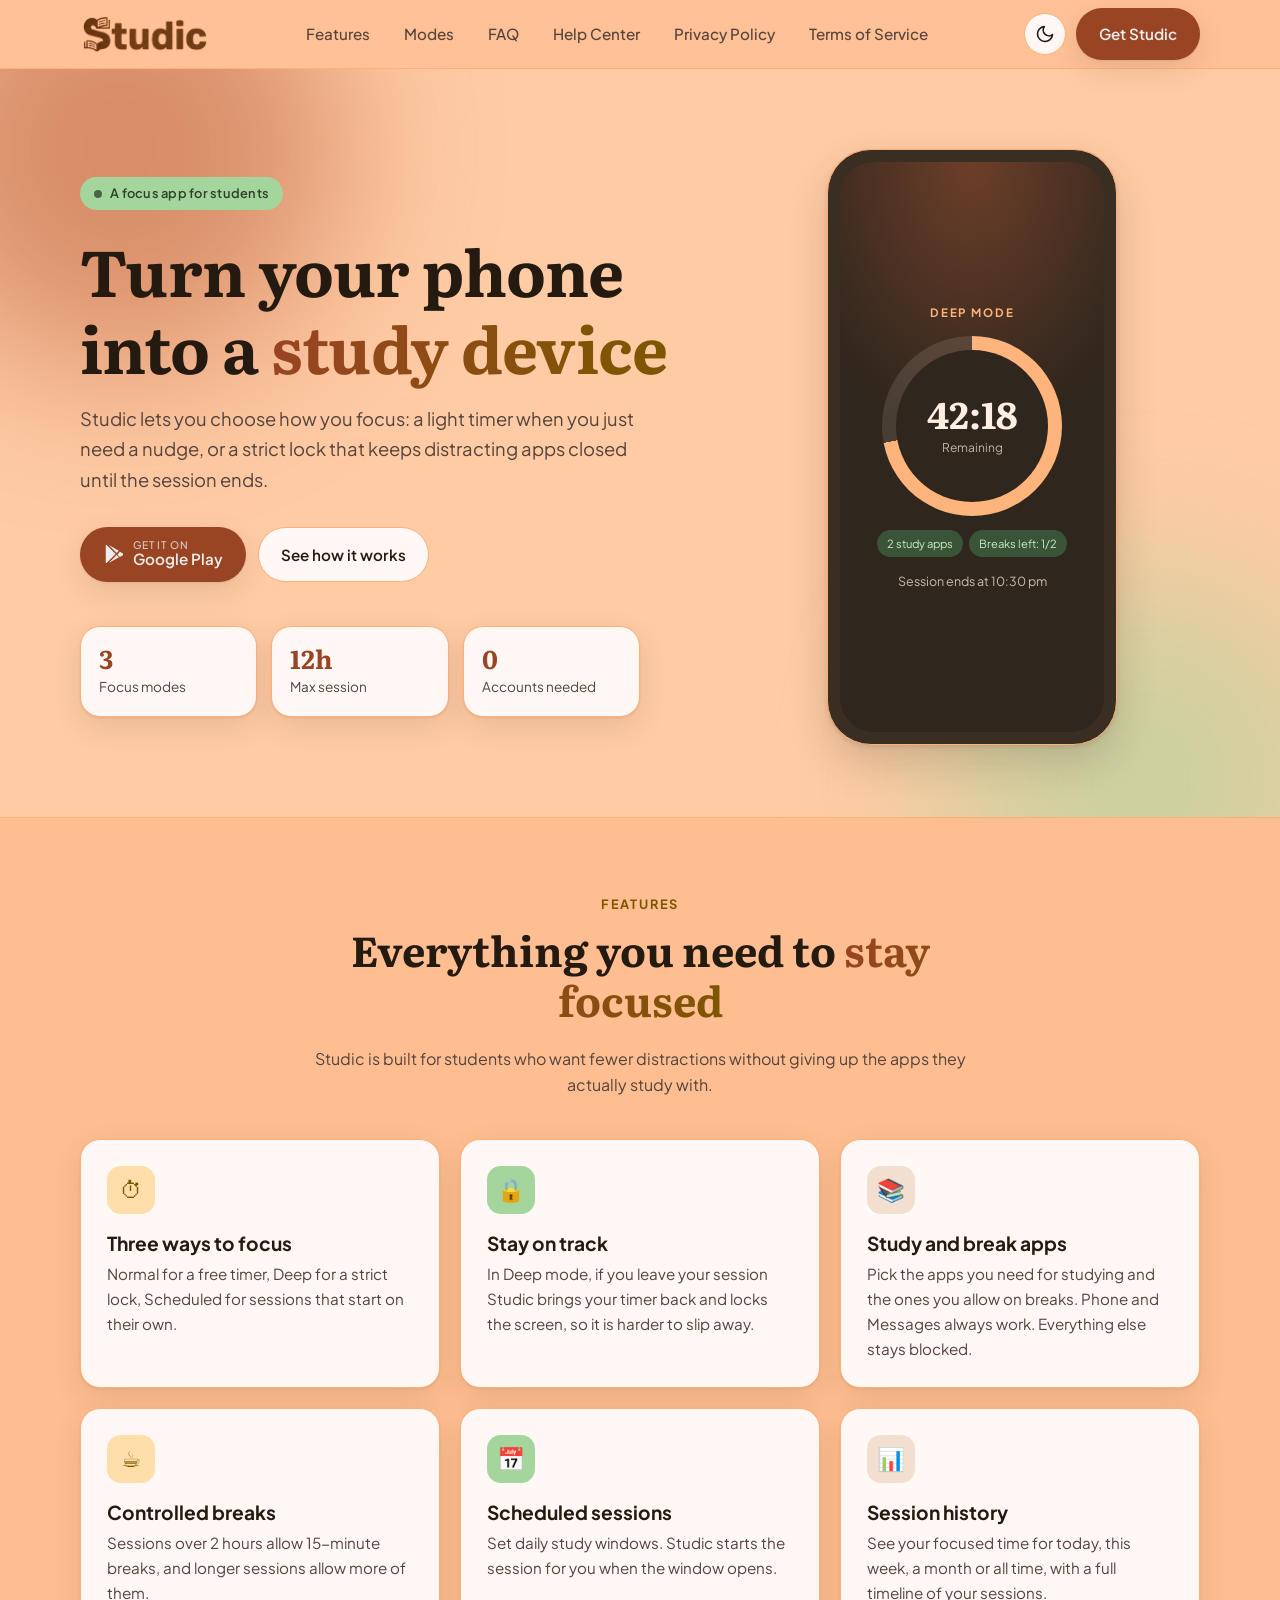
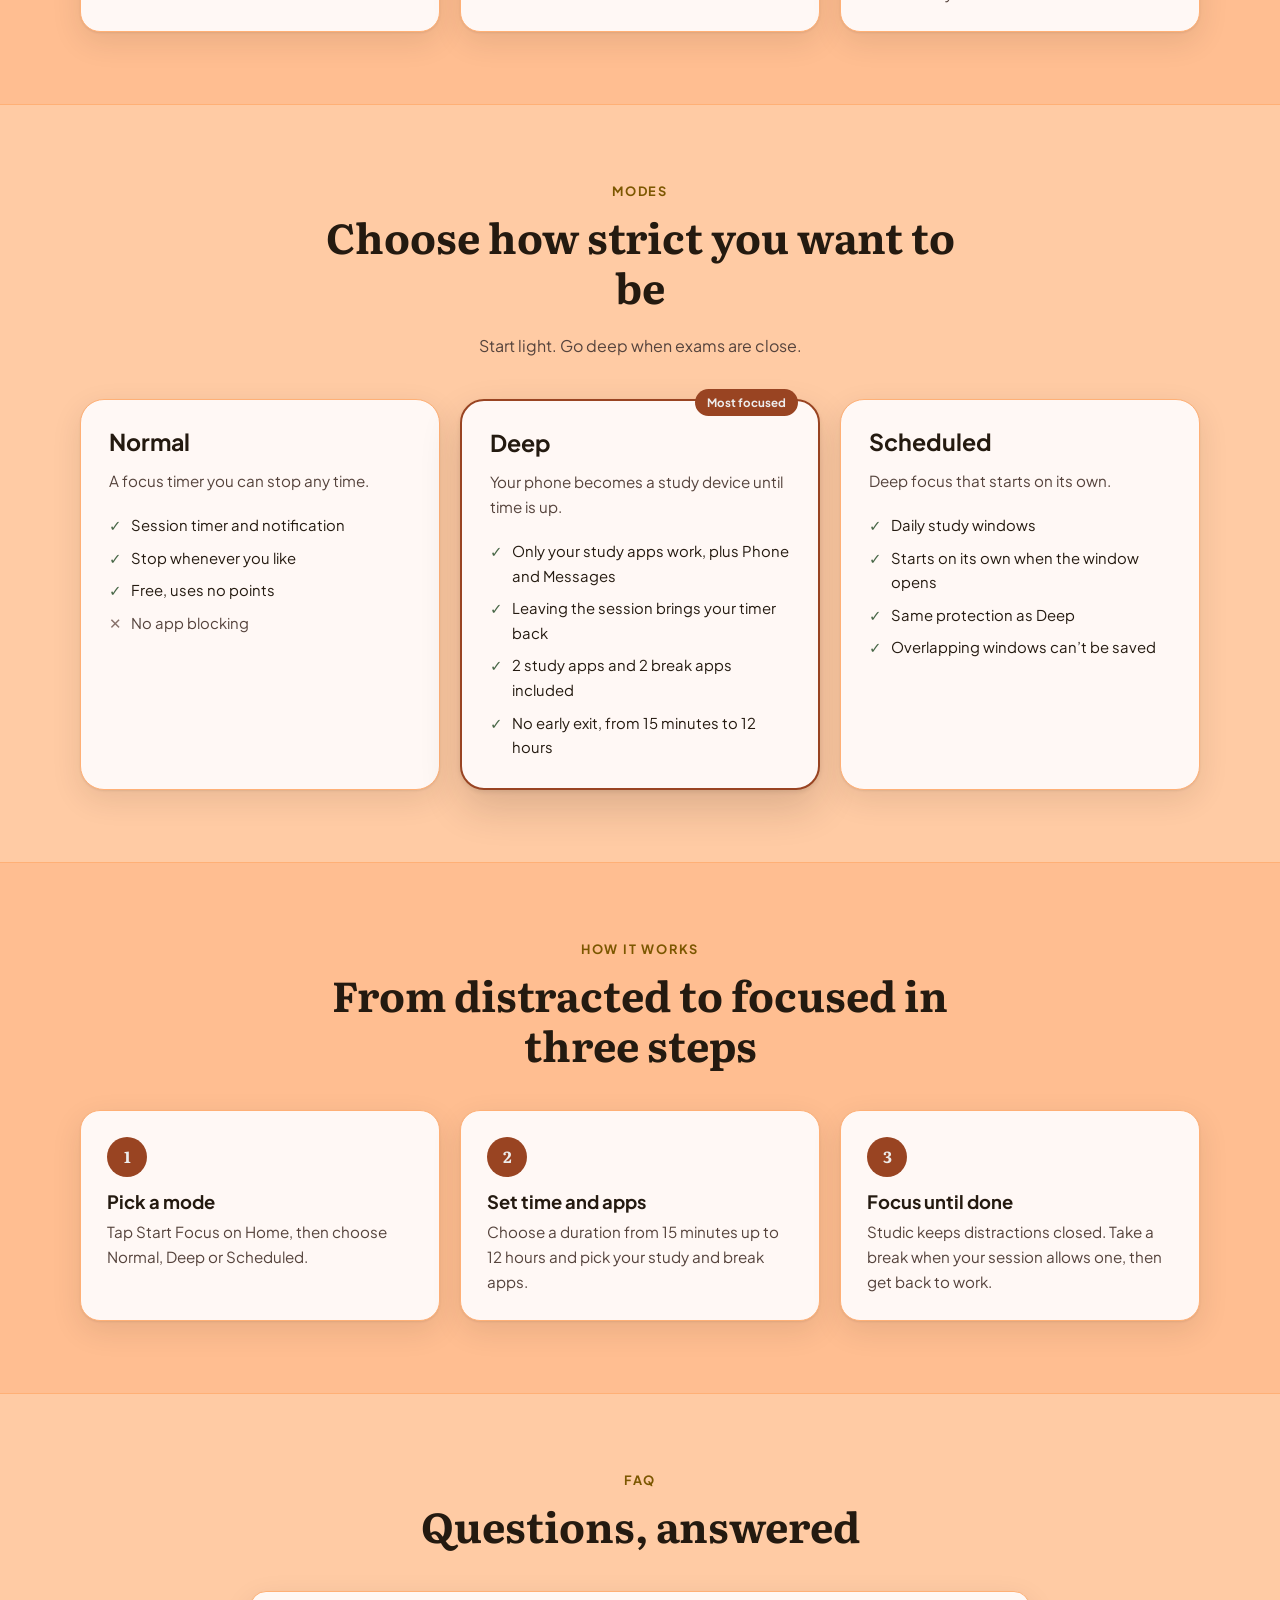
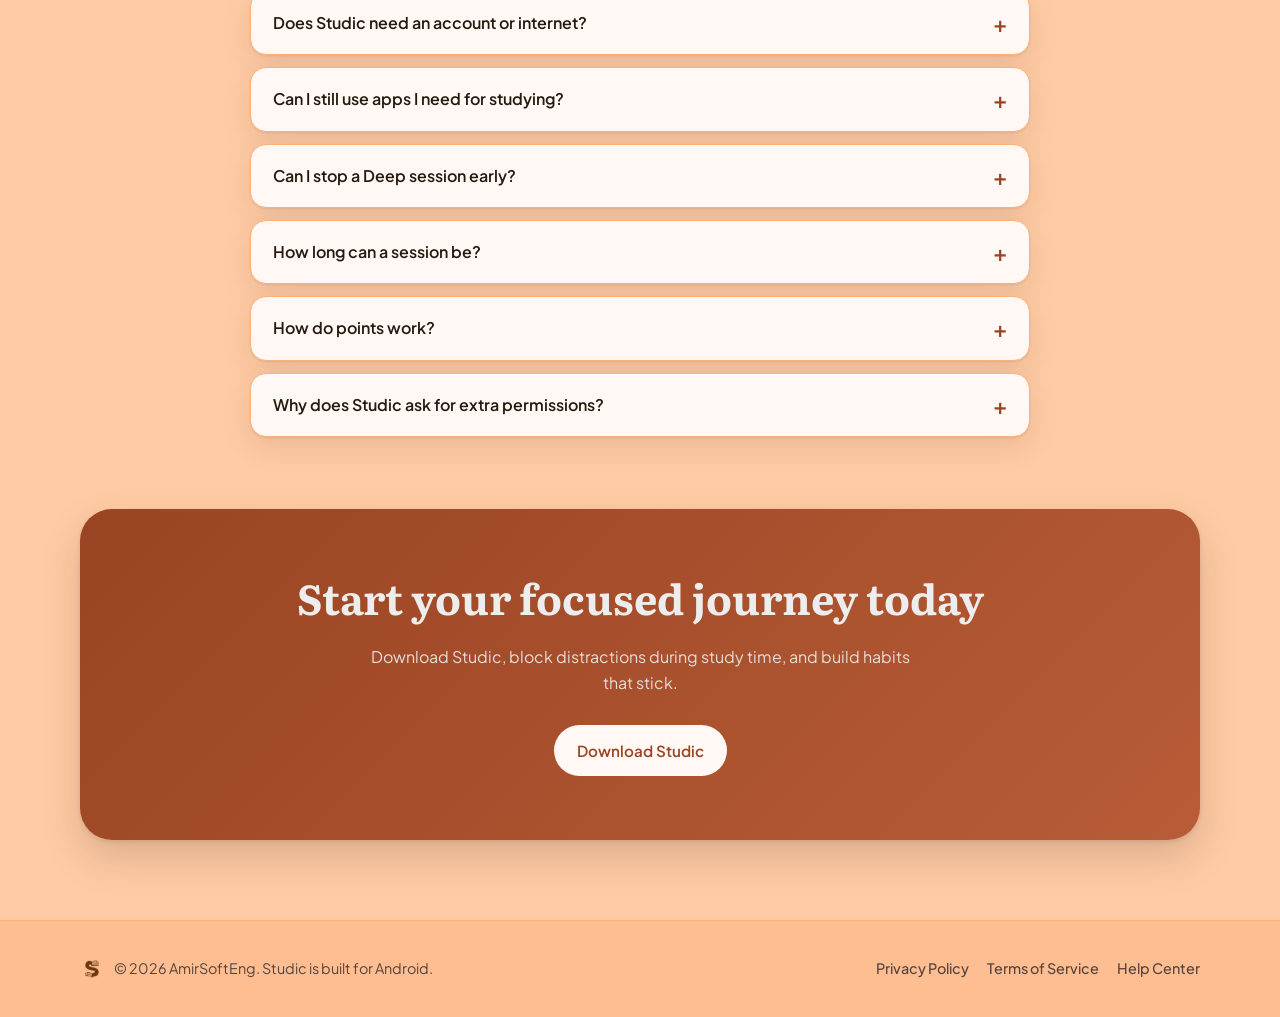
==== commit e768c281: "fixed whole project files to latest one and then update studic web" ====
--- a/index.html
+++ b/index.html
@@ -104,12 +104,12 @@
           <div class="feature">
             <div class="feature-icon">&#9749;</div>
             <h3>Controlled breaks</h3>
-            <p>Sessions over 2 hours allow 15-minute breaks, with a 5-minute cooldown before the next one.</p>
+            <p>Sessions over 2 hours allow 15-minute breaks, and longer sessions allow more of them.</p>
           </div>
           <div class="feature">
             <div class="feature-icon">&#128197;</div>
             <h3>Scheduled sessions</h3>
-            <p>Set daily study windows. Studic reminds you 5 minutes before and starts the session when the window opens.</p>
+            <p>Set daily study windows. Studic starts the session for you when the window opens.</p>
           </div>
           <div class="feature">
             <div class="feature-icon">&#128202;</div>
@@ -154,7 +154,7 @@
             <p class="tagline">Deep focus that starts on its own.</p>
             <ul>
               <li>Daily study windows</li>
-              <li>Reminder 5 minutes before</li>
+              <li>Starts on its own when the window opens</li>
               <li>Same protection as Deep</li>
               <li>Overlapping windows can&rsquo;t be saved</li>
             </ul>
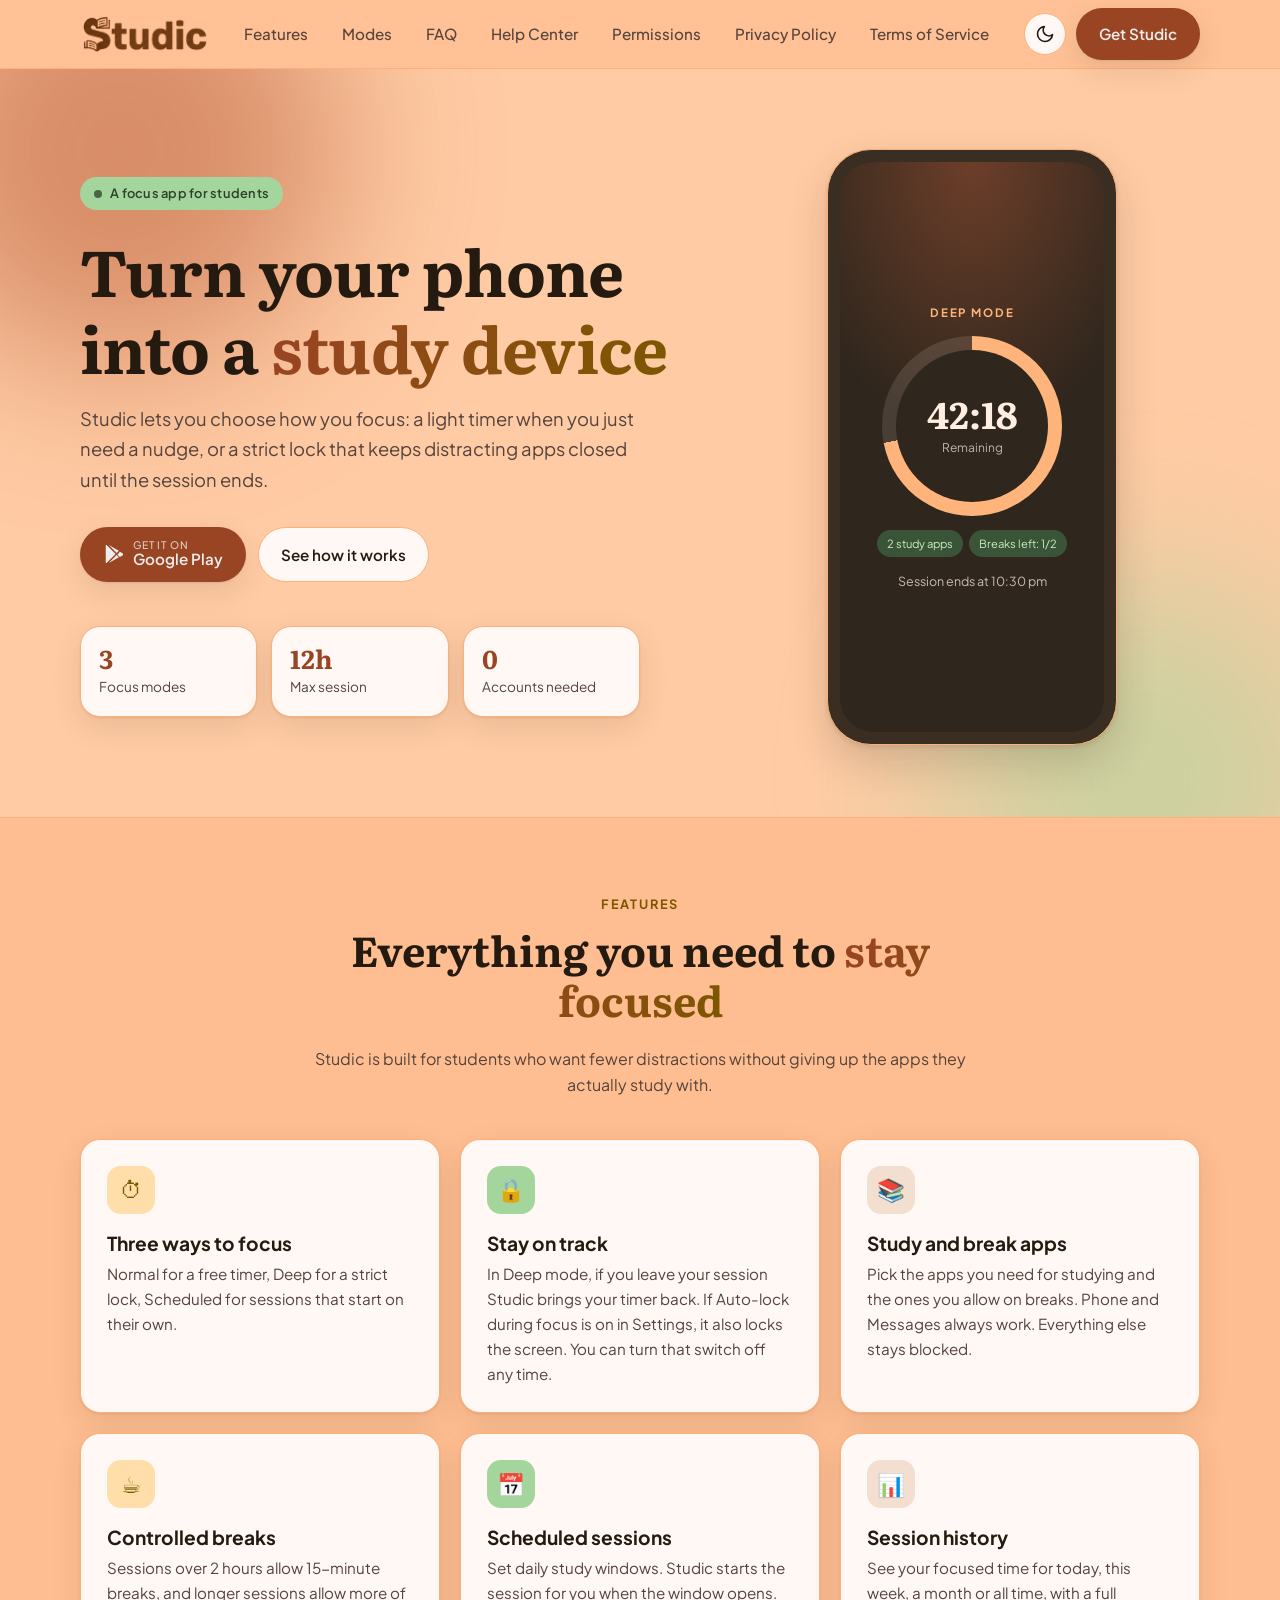
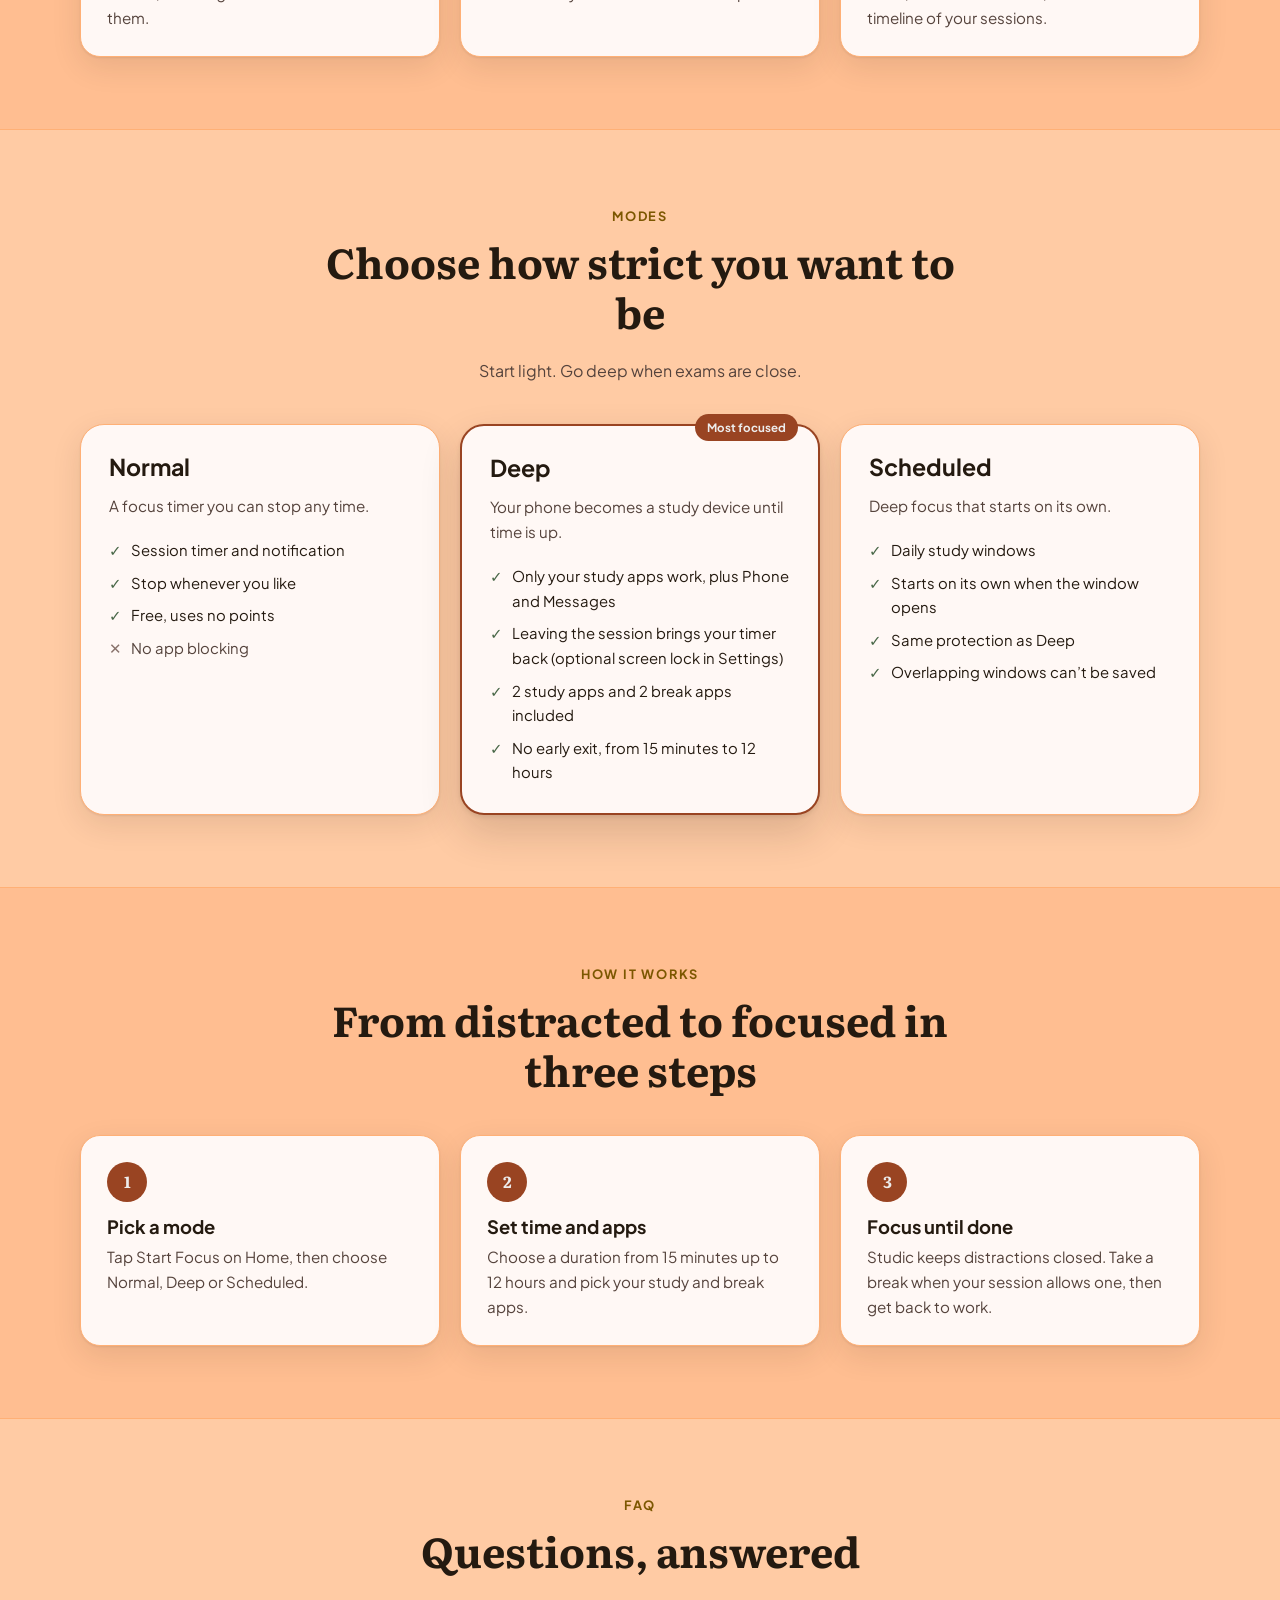
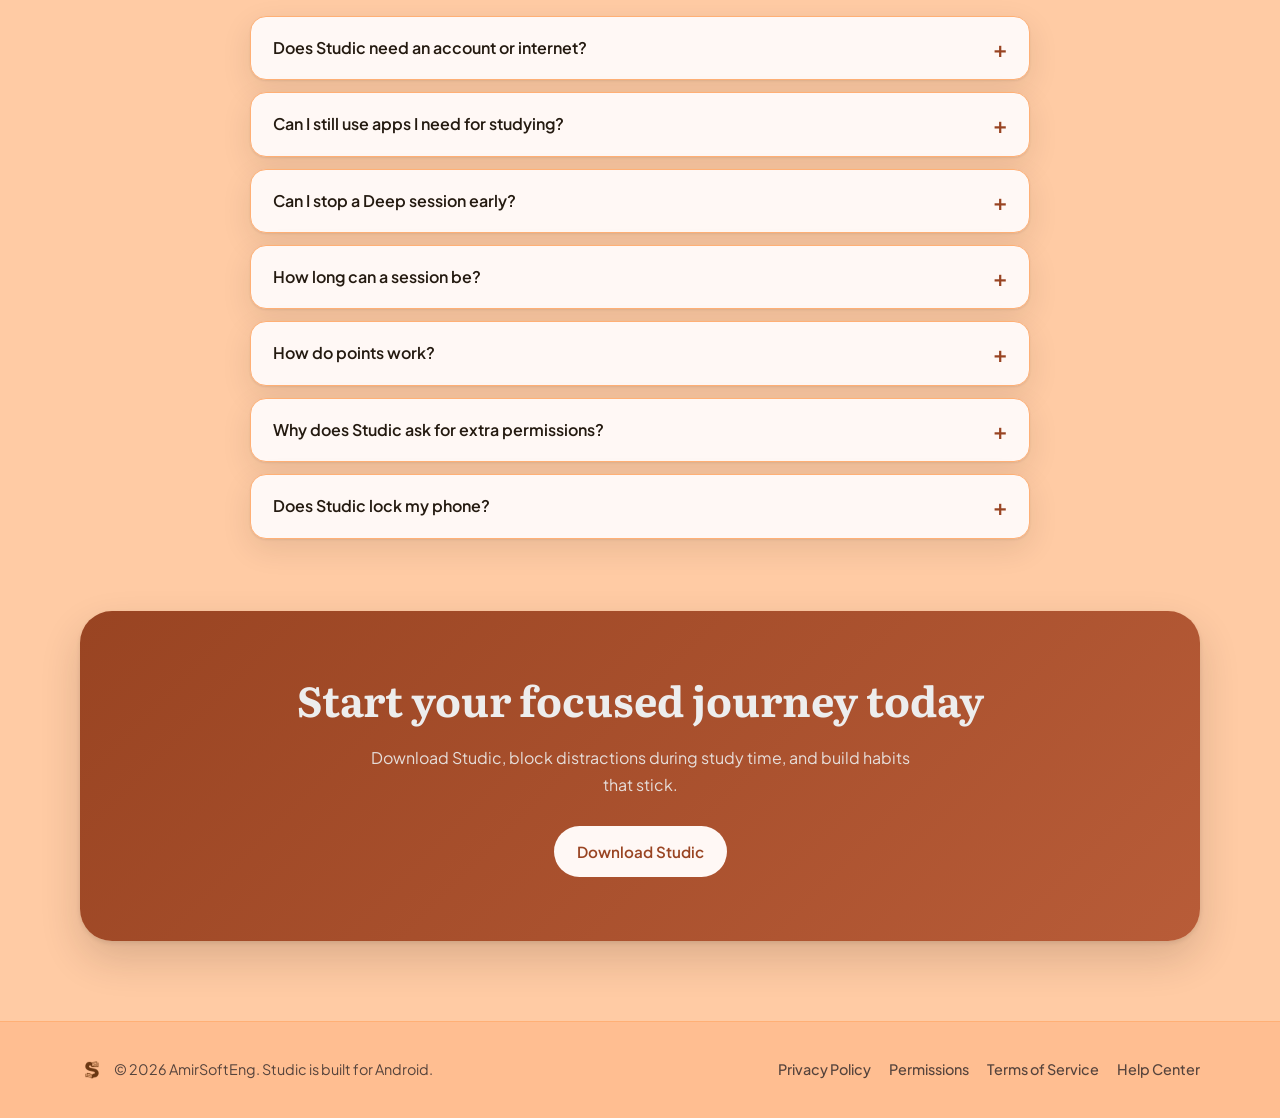
==== commit 90fe7a41: "updated pages information with new app code" ====
--- a/index.html
+++ b/index.html
@@ -23,6 +23,7 @@
         <a href="#modes">Modes</a>
         <a href="#faq">FAQ</a>
         <a href="help/">Help Center</a>
+        <a href="permissions/">Permissions</a>
         <a href="privacy/">Privacy Policy</a>
         <a href="terms/">Terms of Service</a>
       </nav>
@@ -94,7 +95,7 @@
           <div class="feature">
             <div class="feature-icon">&#128274;</div>
             <h3>Stay on track</h3>
-            <p>In Deep mode, if you leave your session Studic brings your timer back and locks the screen, so it is harder to slip away.</p>
+            <p>In Deep mode, if you leave your session Studic brings your timer back. If Auto-lock during focus is on in Settings, it also locks the screen. You can turn that switch off any time.</p>
           </div>
           <div class="feature">
             <div class="feature-icon">&#128218;</div>
@@ -144,7 +145,7 @@
             <p class="tagline">Your phone becomes a study device until time is up.</p>
             <ul>
               <li>Only your study apps work, plus Phone and Messages</li>
-              <li>Leaving the session brings your timer back</li>
+              <li>Leaving the session brings your timer back (optional screen lock in Settings)</li>
               <li>2 study apps and 2 break apps included</li>
               <li>No early exit, from 15 minutes to 12 hours</li>
             </ul>
@@ -195,7 +196,7 @@
         <div class="faq">
           <details>
             <summary>Does Studic need an account or internet?</summary>
-            <p>No account is needed, and Studic works without internet. Your sessions, schedules and history stay on your phone. You only need to be online to watch an ad or buy points.</p>
+            <p>No account is needed, and Studic works without internet. Your sessions, schedules and history stay on your phone. You only need to be online to watch an ad, buy points, or open Help and Privacy in the app.</p>
           </details>
           <details>
             <summary>Can I still use apps I need for studying?</summary>
@@ -211,11 +212,15 @@
           </details>
           <details>
             <summary>How do points work?</summary>
-            <p>Normal mode is free. Deep and Scheduled use points. You get a free daily top-up, and you can earn more by sharing Studic or watching an ad, or buy a points pack. Buying any pack makes you a Pro user and removes ads.</p>
+            <p>Normal mode is free. Deep and Scheduled use points. You get a free daily top-up when your balance is low, you can watch an ad for +15, or buy a points pack. Buying any pack makes you a Pro user and removes ads. Sharing with a friend does not add points.</p>
           </details>
           <details>
             <summary>Why does Studic ask for extra permissions?</summary>
-            <p>Normal mode needs almost nothing. Deep and Scheduled need a few extra permissions so Studic can keep other apps closed and lock your screen if you try to leave. Studic only asks when you set up those modes. <a href="privacy/#permissions">See what each one does</a>.</p>
+            <p>Normal mode needs notifications only. Deep and Scheduled need a few extra permissions so Studic can keep other apps closed and, if you leave it on in Settings, lock the screen. Studic only asks when you set up those modes. Device admin is lock-screen only: it cannot read your private information, erase your phone or change your password. <a href="permissions/">See what each permission does</a>.</p>
+          </details>
+          <details>
+            <summary>Does Studic lock my phone?</summary>
+            <p>Only during a Deep or Scheduled session you started, and only if <strong>Settings &rarr; Auto-lock during focus</strong> is on (default on). You can turn it off. Unlocking still uses your own PIN, pattern or biometrics. Normal mode never locks the phone.</p>
           </details>
         </div>
       </div>
@@ -235,6 +240,7 @@
       <span class="footer-brand"><img src="assets/img/studic-mark.png" width="24" height="24" alt="" aria-hidden="true">&copy; 2026 AmirSoftEng. Studic is built for Android.</span>
       <div class="footer-links">
         <a href="privacy/">Privacy Policy</a>
+        <a href="permissions/">Permissions</a>
         <a href="terms/">Terms of Service</a>
         <a href="help/">Help Center</a>
       </div>
--- a/assets/css/style.css
+++ b/assets/css/style.css
@@ -1342,3 +1342,43 @@
     border-color: #999;
   }
 }
+
+
+/* Permission page */
+.badge-row {
+  display: flex;
+  flex-wrap: wrap;
+  gap: 8px;
+  margin: 8px 0 12px;
+}
+.badge {
+  display: inline-block;
+  font-size: 0.72rem;
+  font-weight: 700;
+  letter-spacing: 0.04em;
+  text-transform: uppercase;
+  padding: 4px 10px;
+  border-radius: 999px;
+  background: var(--chip);
+  color: var(--text);
+}
+.badge.optional {
+  background: var(--secondary-container);
+  color: var(--on-secondary-container);
+}
+.perm-id {
+  margin: 0 0 10px;
+  font-size: 0.82rem;
+  color: var(--text-muted);
+  word-break: break-word;
+}
+.perm h3 {
+  margin-bottom: 0;
+}
+.perm h4 {
+  margin: 16px 0 6px;
+  font-size: 0.92rem;
+  letter-spacing: 0.04em;
+  text-transform: uppercase;
+  color: var(--text-muted);
+}
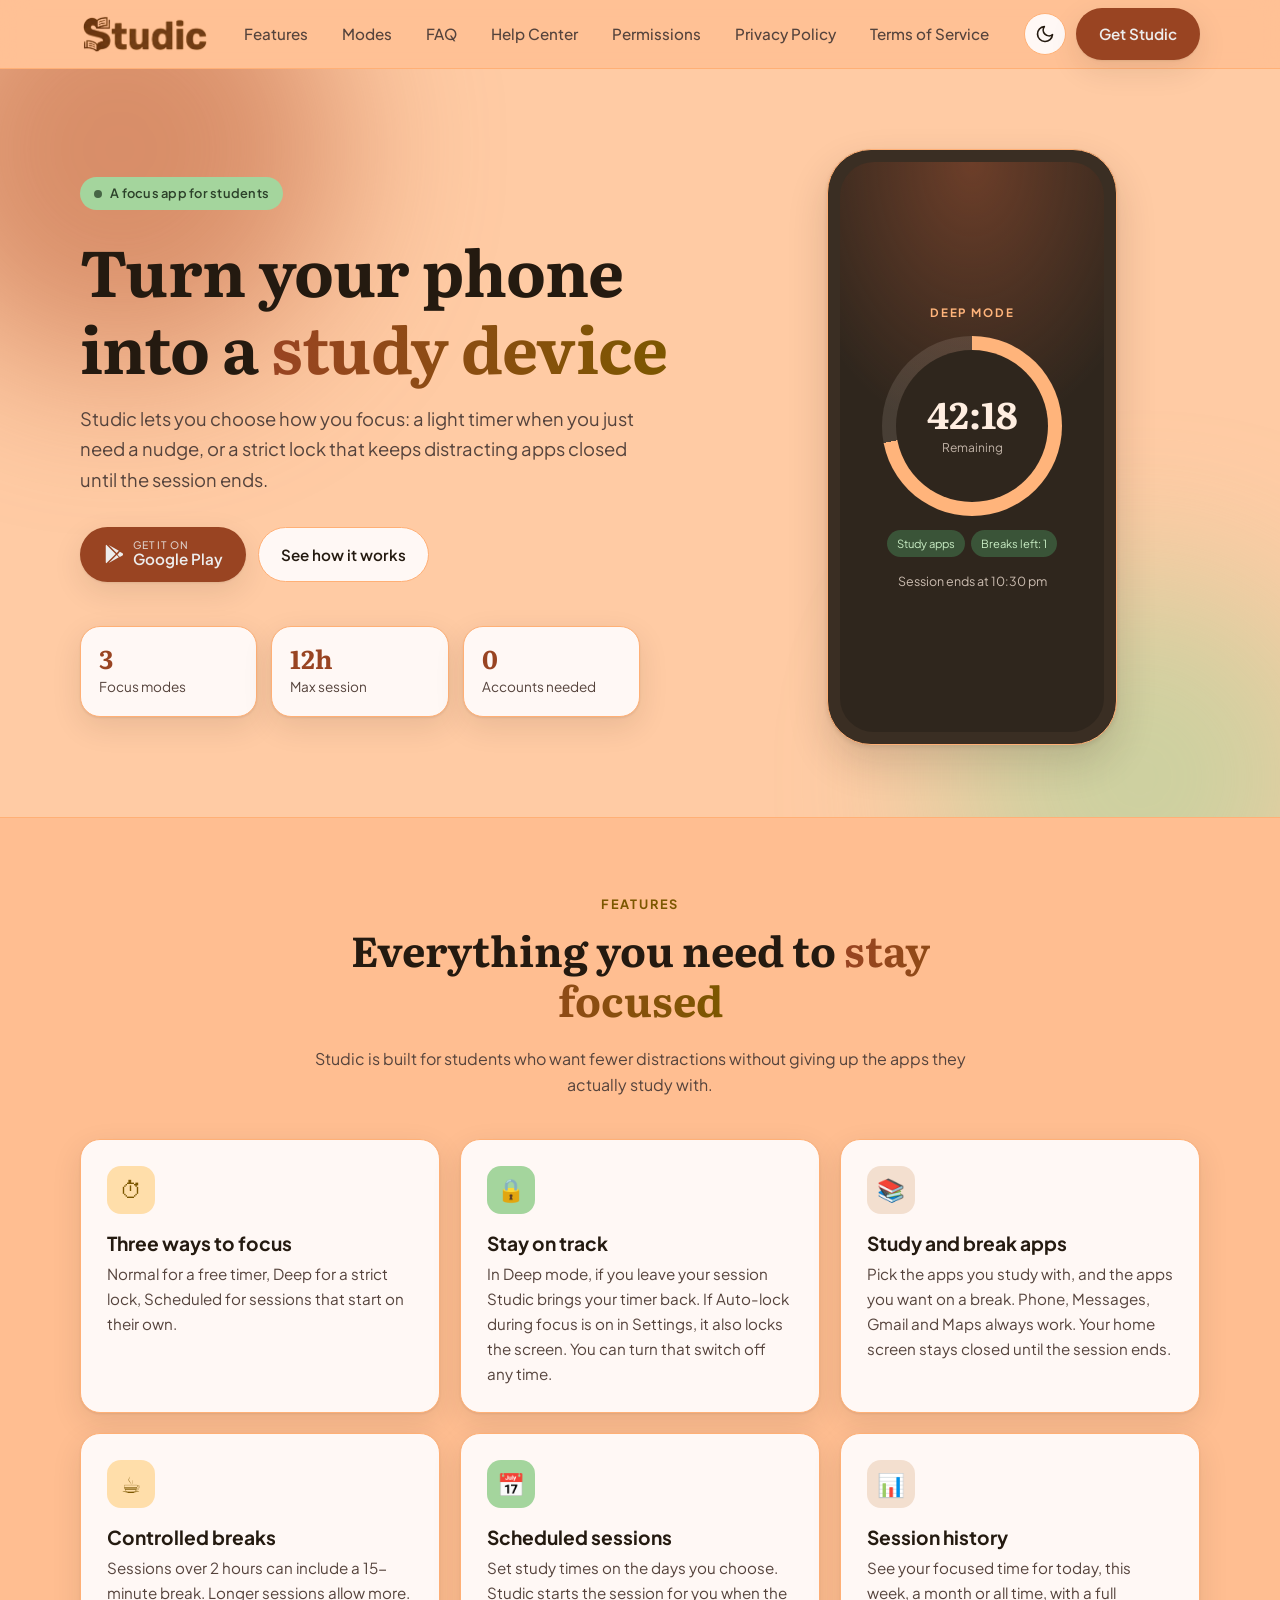
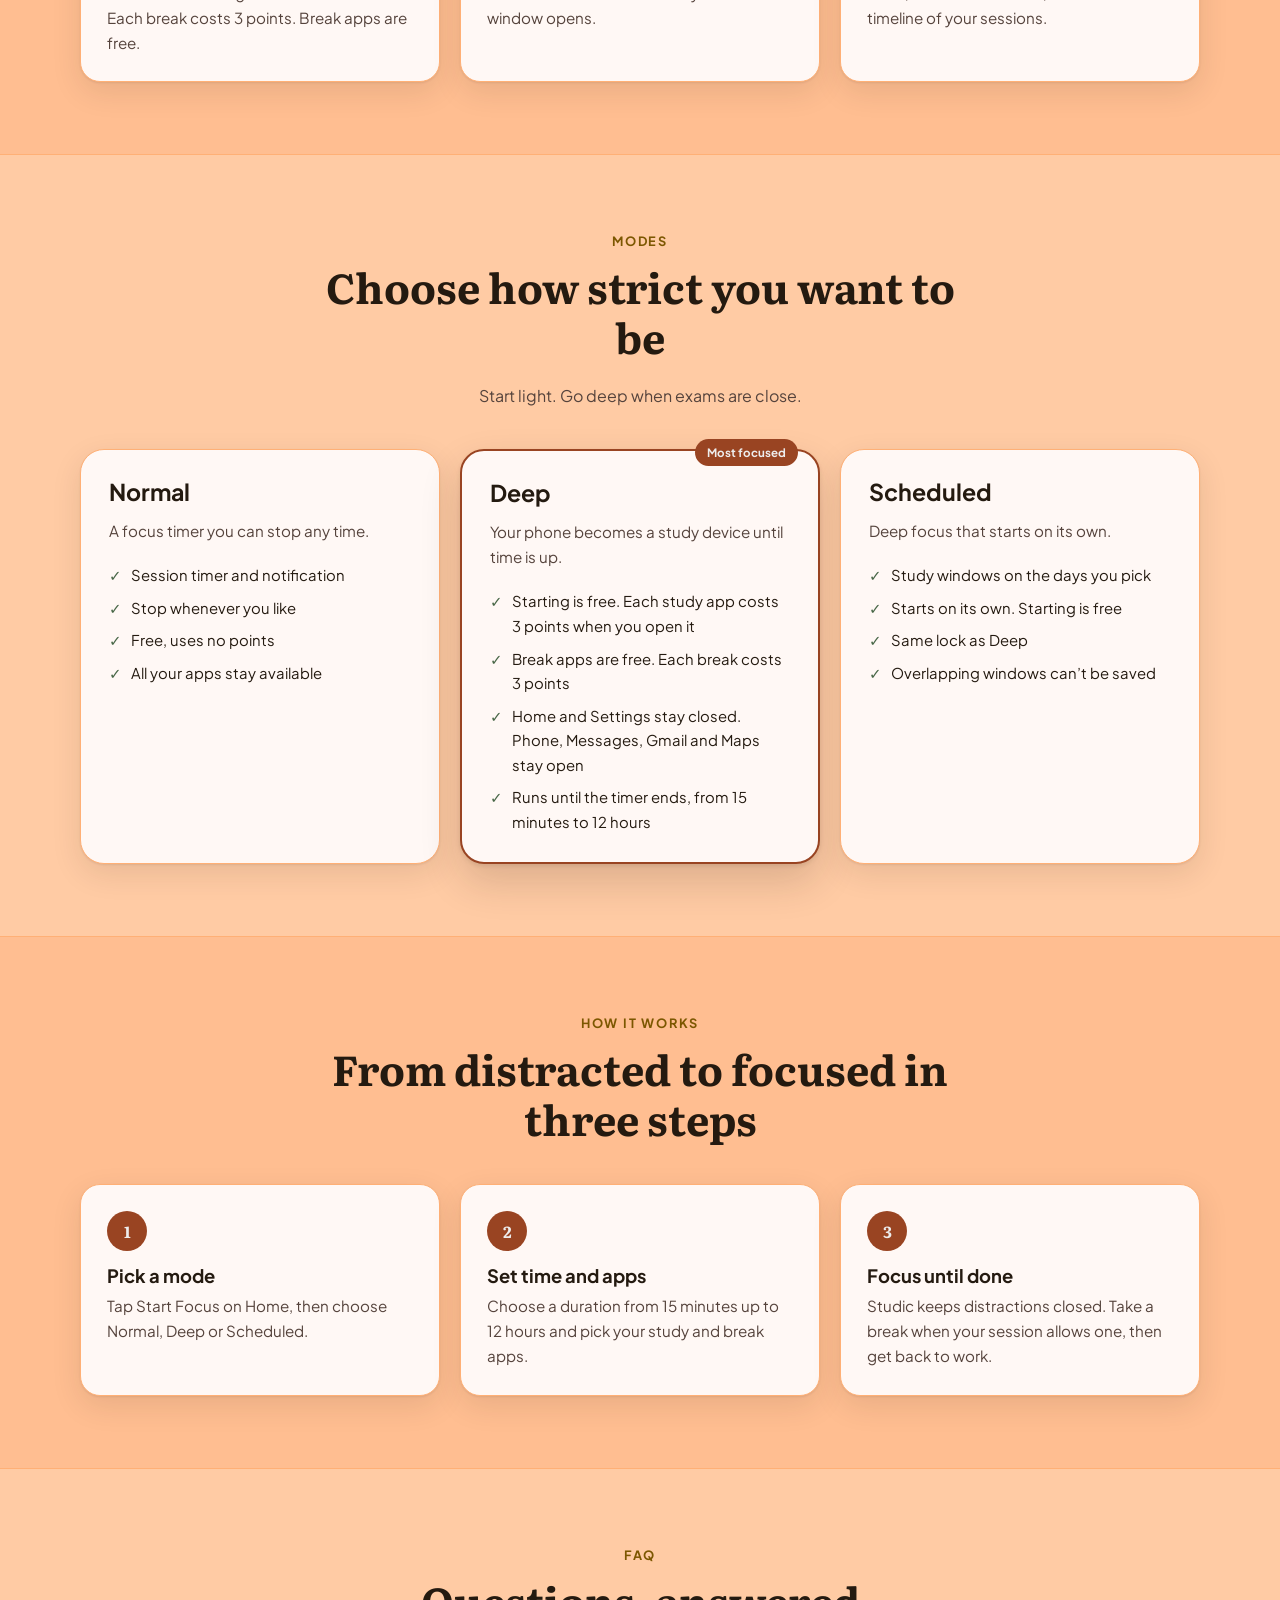
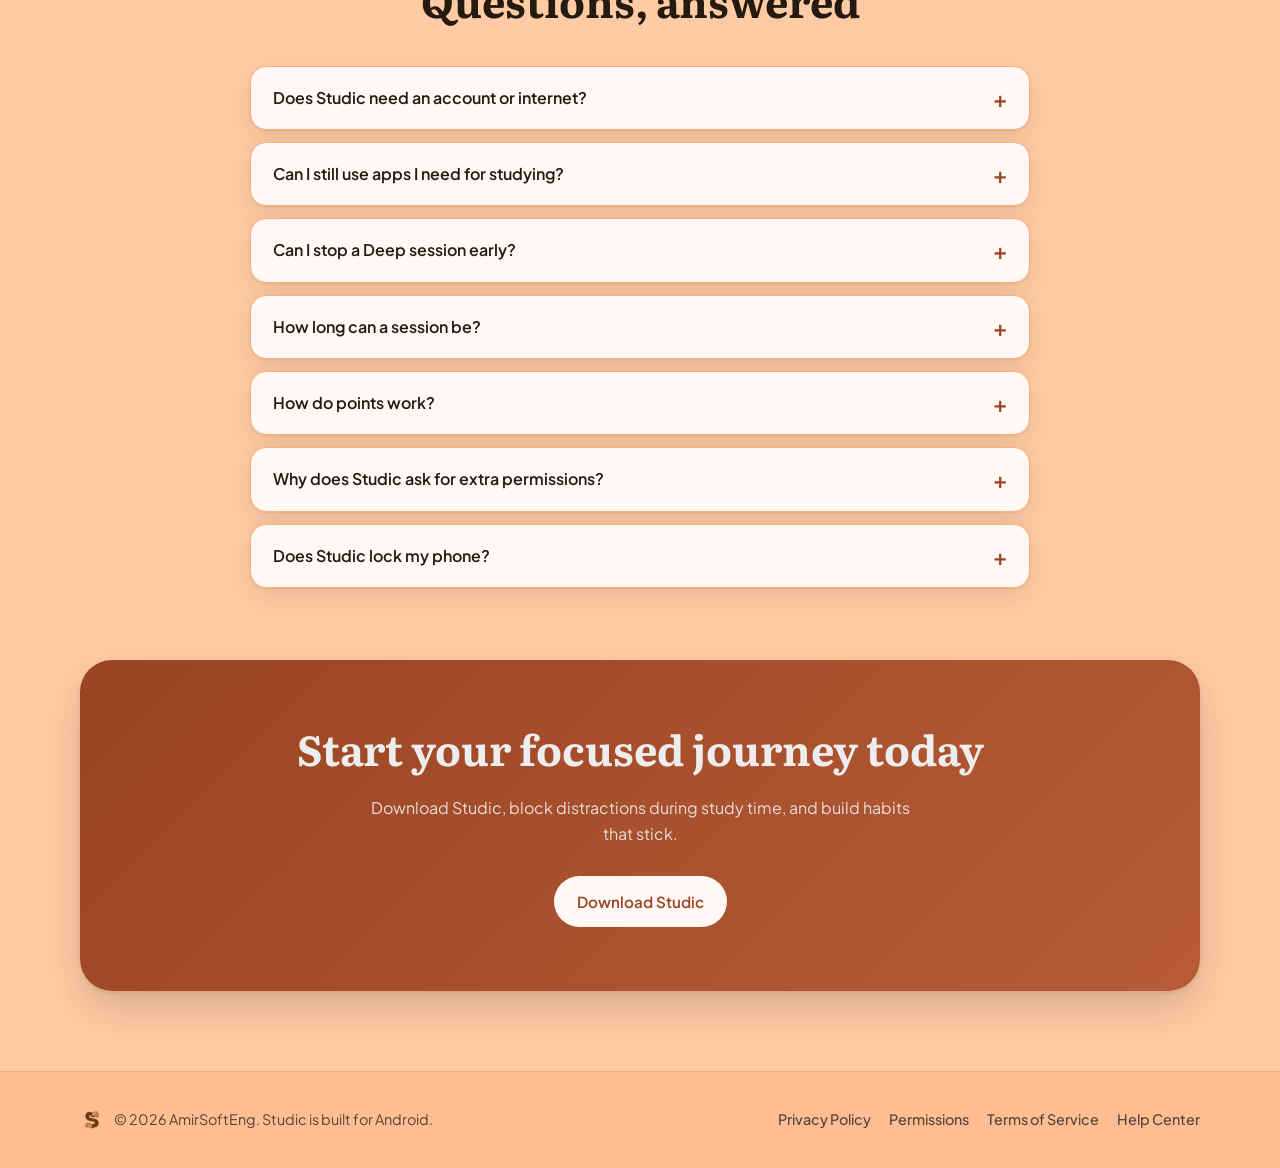
==== commit d6fee570: "update according to new earning model" ====
--- a/index.html
+++ b/index.html
@@ -71,7 +71,7 @@
                   <span>Remaining</span>
                 </div>
               </div>
-              <div class="phone-chips"><span>2 study apps</span><span>Breaks left: 1/2</span></div>
+              <div class="phone-chips"><span>Study apps</span><span>Breaks left: 1</span></div>
               <span class="phone-note">Session ends at 10:30 pm</span>
             </div>
           </div>
@@ -100,17 +100,17 @@
           <div class="feature">
             <div class="feature-icon">&#128218;</div>
             <h3>Study and break apps</h3>
-            <p>Pick the apps you need for studying and the ones you allow on breaks. Phone and Messages always work. Everything else stays blocked.</p>
+            <p>Pick the apps you study with, and the apps you want on a break. Phone, Messages, Gmail and Maps always work. Your home screen stays closed until the session ends.</p>
           </div>
           <div class="feature">
             <div class="feature-icon">&#9749;</div>
             <h3>Controlled breaks</h3>
-            <p>Sessions over 2 hours allow 15-minute breaks, and longer sessions allow more of them.</p>
+            <p>Sessions over 2 hours can include a 15-minute break. Longer sessions allow more. Each break costs 3 points. Break apps are free.</p>
           </div>
           <div class="feature">
             <div class="feature-icon">&#128197;</div>
             <h3>Scheduled sessions</h3>
-            <p>Set daily study windows. Studic starts the session for you when the window opens.</p>
+            <p>Set study times on the days you choose. Studic starts the session for you when the window opens.</p>
           </div>
           <div class="feature">
             <div class="feature-icon">&#128202;</div>
@@ -136,7 +136,7 @@
               <li>Session timer and notification</li>
               <li>Stop whenever you like</li>
               <li>Free, uses no points</li>
-              <li class="no">No app blocking</li>
+              <li>All your apps stay available</li>
             </ul>
           </div>
           <div class="mode mode-featured">
@@ -144,19 +144,19 @@
             <h3>Deep</h3>
             <p class="tagline">Your phone becomes a study device until time is up.</p>
             <ul>
-              <li>Only your study apps work, plus Phone and Messages</li>
-              <li>Leaving the session brings your timer back (optional screen lock in Settings)</li>
-              <li>2 study apps and 2 break apps included</li>
-              <li>No early exit, from 15 minutes to 12 hours</li>
+              <li>Starting is free. Each study app costs 3 points when you open it</li>
+              <li>Break apps are free. Each break costs 3 points</li>
+              <li>Home and Settings stay closed. Phone, Messages, Gmail and Maps stay open</li>
+              <li>Runs until the timer ends, from 15 minutes to 12 hours</li>
             </ul>
           </div>
           <div class="mode">
             <h3>Scheduled</h3>
             <p class="tagline">Deep focus that starts on its own.</p>
             <ul>
-              <li>Daily study windows</li>
-              <li>Starts on its own when the window opens</li>
-              <li>Same protection as Deep</li>
+              <li>Study windows on the days you pick</li>
+              <li>Starts on its own. Starting is free</li>
+              <li>Same lock as Deep</li>
               <li>Overlapping windows can&rsquo;t be saved</li>
             </ul>
           </div>
@@ -200,11 +200,11 @@
           </details>
           <details>
             <summary>Can I still use apps I need for studying?</summary>
-            <p>Yes. In Deep and Scheduled modes you choose study apps for focus time and break apps for breaks. Phone and Messages always stay available.</p>
+            <p>Yes. You choose study apps and break apps. Phone, Messages, Gmail and Maps always stay available. Your home screen stays closed until the session ends, including during a break.</p>
           </details>
           <details>
             <summary>Can I stop a Deep session early?</summary>
-            <p>Deep and Scheduled sessions are strict on purpose, so there is no End button. If you want to be able to stop any time, use Normal mode.</p>
+            <p>Deep and Scheduled sessions run until the timer ends. If you want to stop any time, use Normal mode.</p>
           </details>
           <details>
             <summary>How long can a session be?</summary>
@@ -212,7 +212,8 @@
           </details>
           <details>
             <summary>How do points work?</summary>
-            <p>Normal mode is free. Deep and Scheduled use points. You get a free daily top-up when your balance is low, you can watch an ad for +15, or buy a points pack. Buying any pack makes you a Pro user and removes ads. Sharing with a friend does not add points.</p>
+            <p>Normal mode is free. Starting Deep or a schedule is free. Each study app costs 3 points the first time you open it in that session. Each break costs 3 points. Break apps are free.</p>
+            <p>Watch an ad for 15 points (up to 5 a day, 2 minutes apart), or buy a points pack. Under 3 points you are Starter. At 3 or more, without a pack, you are Plus. A pack makes you Pro and hides ads while you still have 3 or more points. If you drop under 3, Pro ends. Your points stay until you spend them.</p>
           </details>
           <details>
             <summary>Why does Studic ask for extra permissions?</summary>
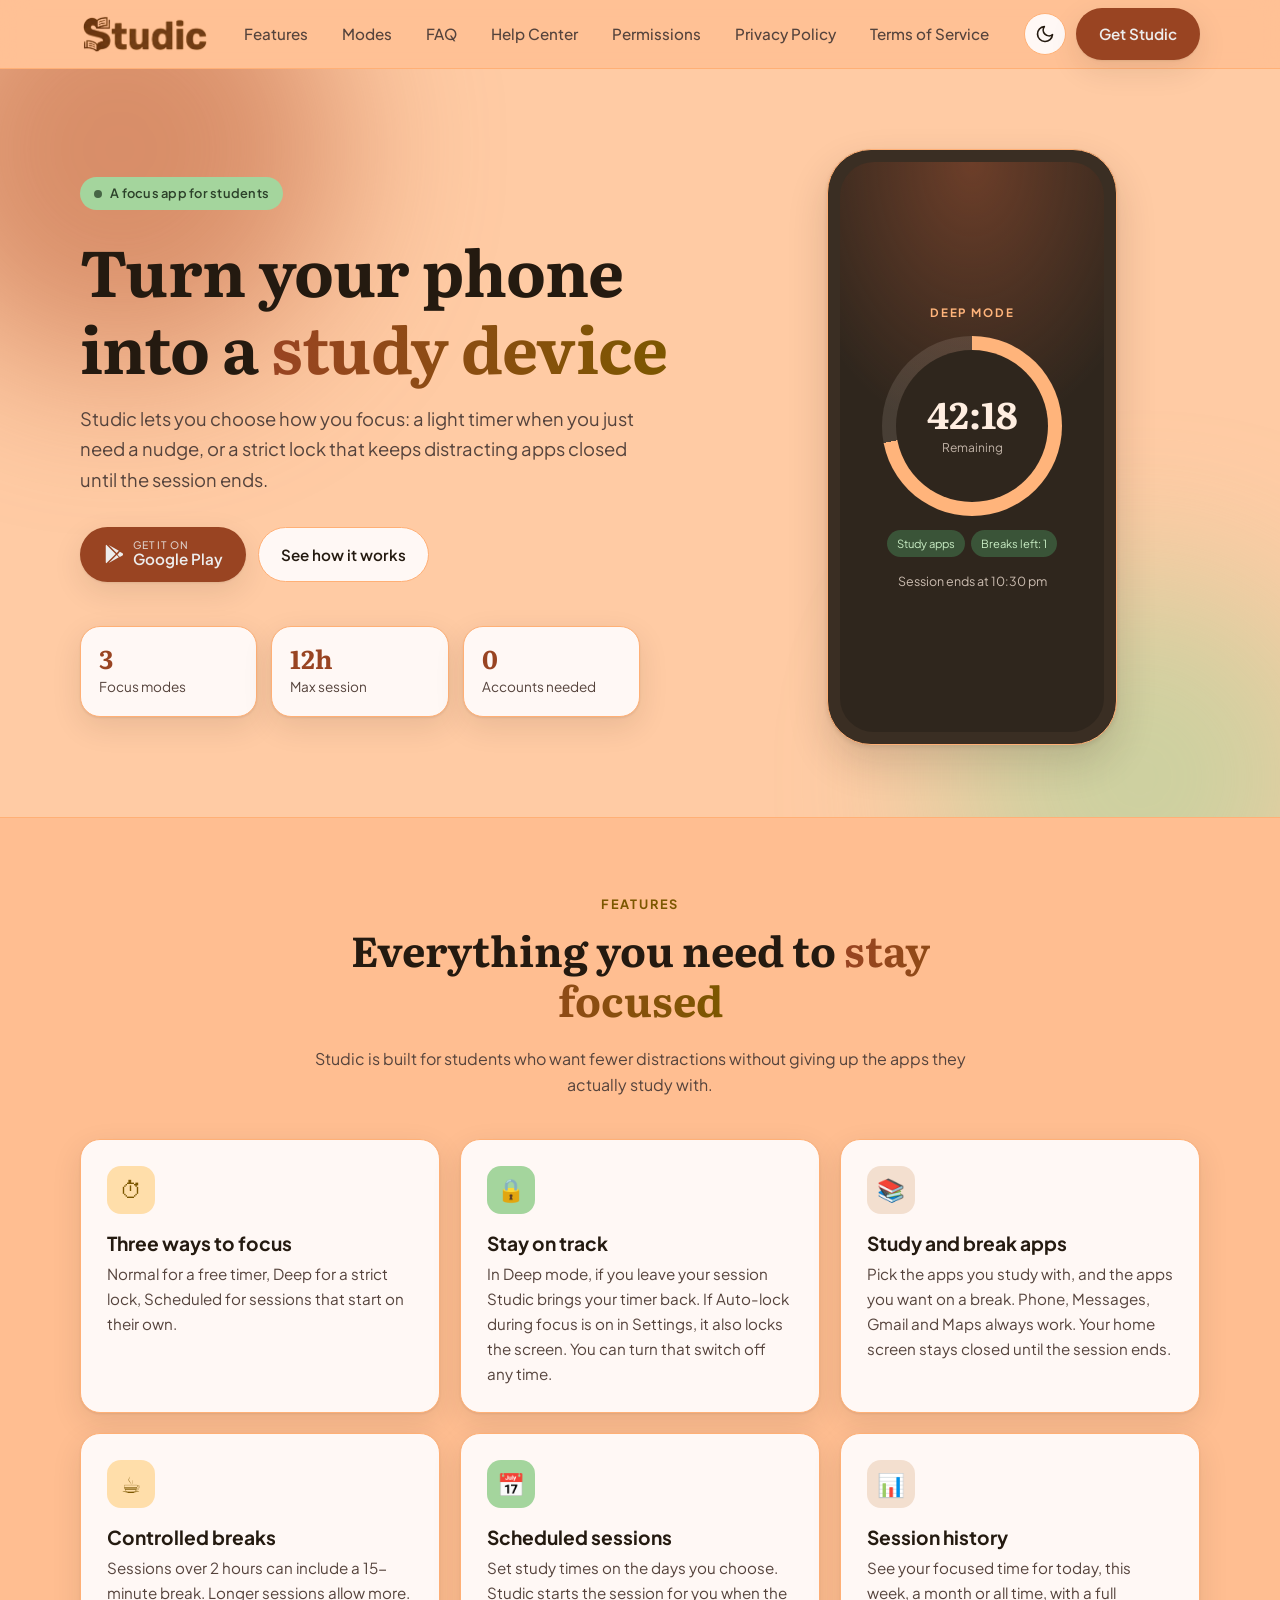
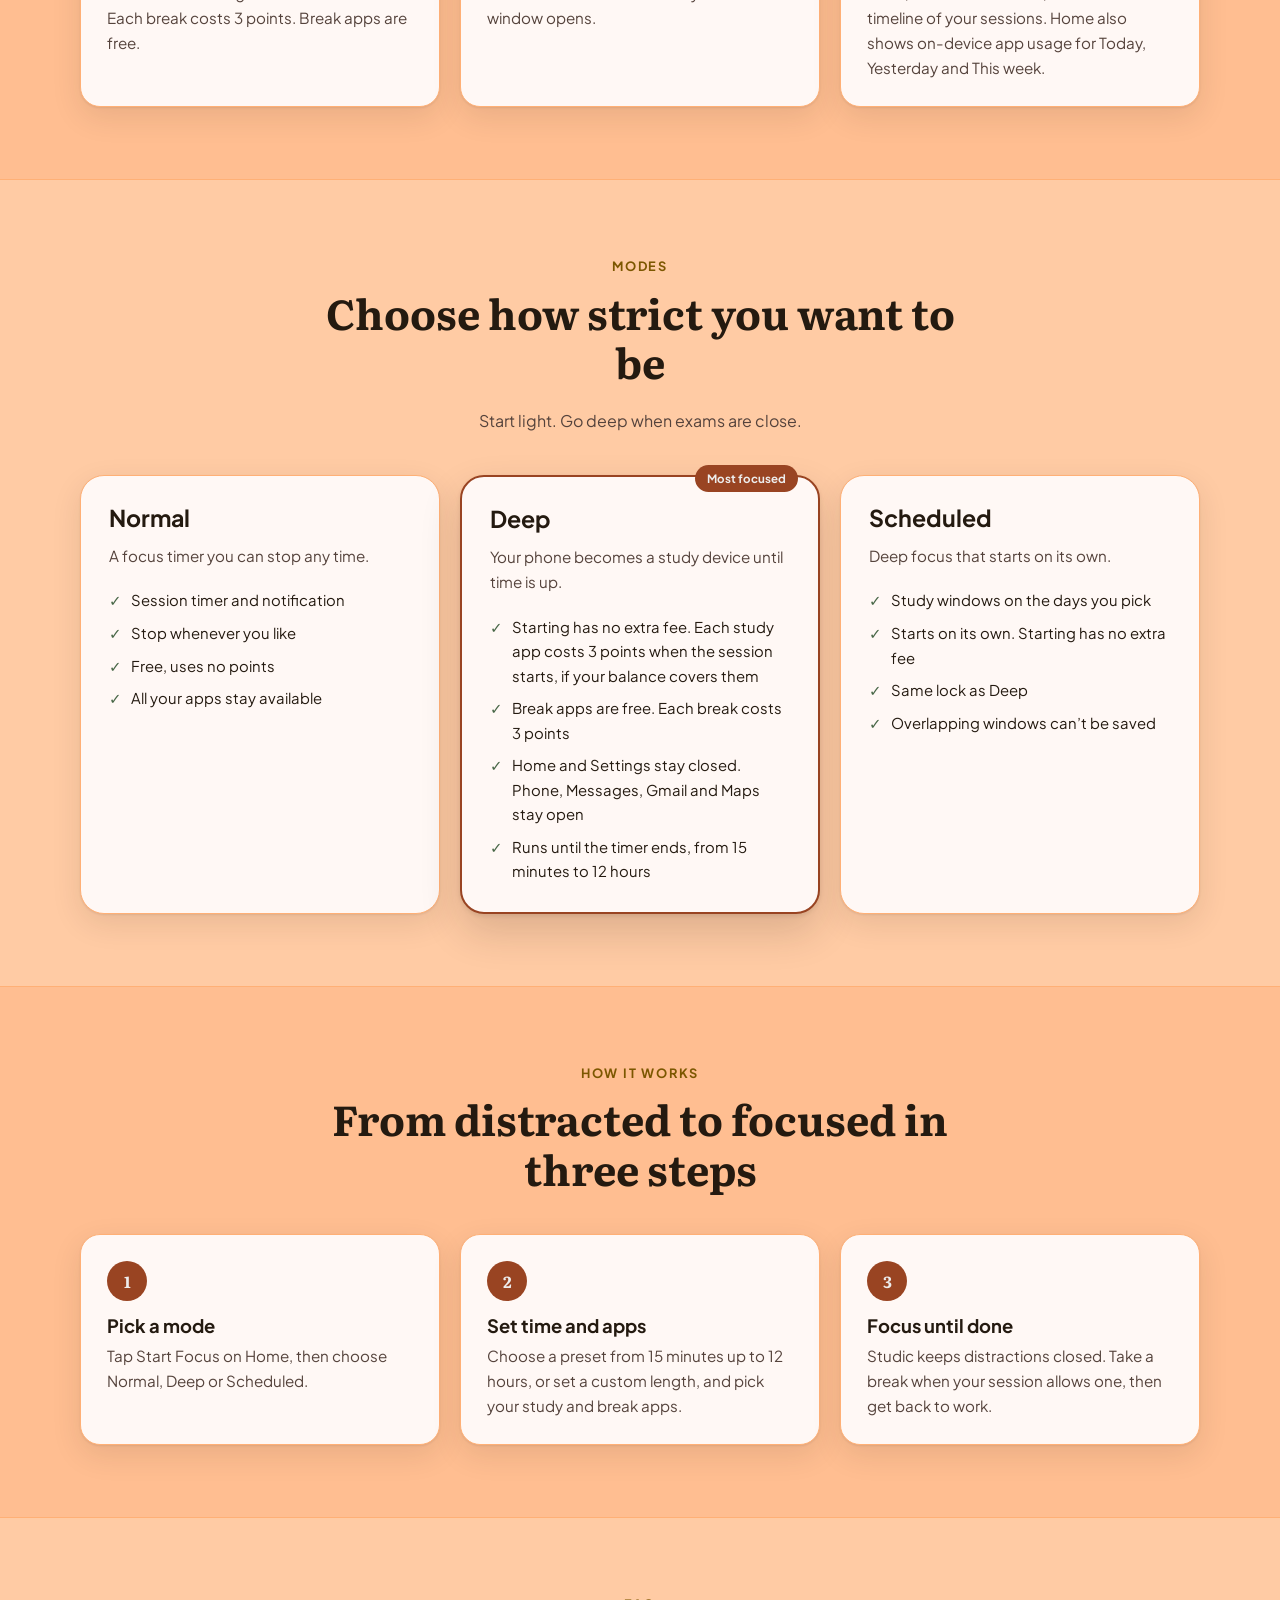
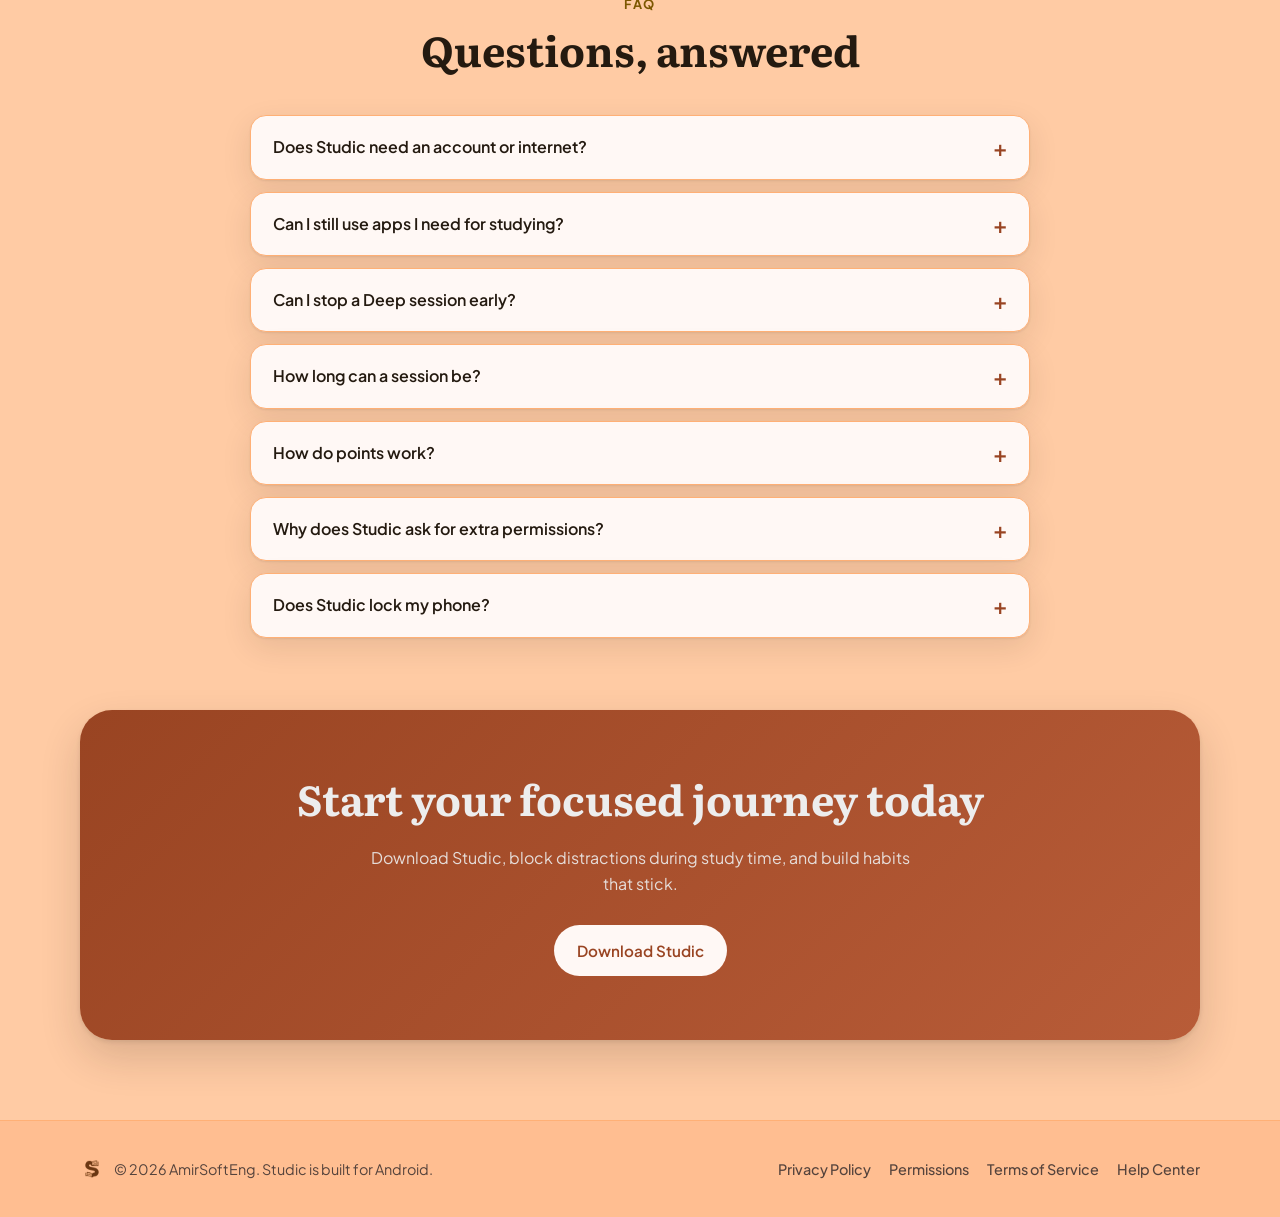
==== commit b9291425: "Release 1.1.2 and Version 4 setup google analytics and upgrade packages versions to latest" ====
--- a/index.html
+++ b/index.html
@@ -115,7 +115,7 @@
           <div class="feature">
             <div class="feature-icon">&#128202;</div>
             <h3>Session history</h3>
-            <p>See your focused time for today, this week, a month or all time, with a full timeline of your sessions.</p>
+            <p>See your focused time for today, this week, a month or all time, with a full timeline of your sessions. Home also shows on-device app usage for Today, Yesterday and This week.</p>
           </div>
         </div>
       </div>
@@ -144,7 +144,7 @@
             <h3>Deep</h3>
             <p class="tagline">Your phone becomes a study device until time is up.</p>
             <ul>
-              <li>Starting is free. Each study app costs 3 points when you open it</li>
+              <li>Starting has no extra fee. Each study app costs 3 points when the session starts, if your balance covers them</li>
               <li>Break apps are free. Each break costs 3 points</li>
               <li>Home and Settings stay closed. Phone, Messages, Gmail and Maps stay open</li>
               <li>Runs until the timer ends, from 15 minutes to 12 hours</li>
@@ -155,7 +155,7 @@
             <p class="tagline">Deep focus that starts on its own.</p>
             <ul>
               <li>Study windows on the days you pick</li>
-              <li>Starts on its own. Starting is free</li>
+              <li>Starts on its own. Starting has no extra fee</li>
               <li>Same lock as Deep</li>
               <li>Overlapping windows can&rsquo;t be saved</li>
             </ul>
@@ -177,7 +177,7 @@
           </div>
           <div class="step">
             <h3>Set time and apps</h3>
-            <p>Choose a duration from 15 minutes up to 12 hours and pick your study and break apps.</p>
+            <p>Choose a preset from 15 minutes up to 12 hours, or set a custom length, and pick your study and break apps.</p>
           </div>
           <div class="step">
             <h3>Focus until done</h3>
@@ -196,7 +196,7 @@
         <div class="faq">
           <details>
             <summary>Does Studic need an account or internet?</summary>
-            <p>No account is needed, and Studic works without internet. Your sessions, schedules and history stay on your phone. You only need to be online to watch an ad, buy points, or open Help and Privacy in the app.</p>
+            <p>No account is needed, and focus works without internet. Your sessions, schedules and history stay on your phone. You need to be online to watch an ad, buy points, or open Help and Privacy in the app. When you are online, Studic may also send a few anonymous usage events. They do not include your name, the apps you picked, or your points.</p>
           </details>
           <details>
             <summary>Can I still use apps I need for studying?</summary>
@@ -212,7 +212,7 @@
           </details>
           <details>
             <summary>How do points work?</summary>
-            <p>Normal mode is free. Starting Deep or a schedule is free. Each study app costs 3 points the first time you open it in that session. Each break costs 3 points. Break apps are free.</p>
+            <p>Normal mode is free. Starting Deep or a schedule has no extra fee. Each study app costs 3 points. If your balance covers every study app you picked, that cost is taken when the session starts. If it does not, those apps stay closed until you can pay. Each break costs 3 points. Break apps are free.</p>
             <p>Watch an ad for 15 points (up to 5 a day, 2 minutes apart), or buy a points pack. Under 3 points you are Starter. At 3 or more, without a pack, you are Plus. A pack makes you Pro and hides ads while you still have 3 or more points. If you drop under 3, Pro ends. Your points stay until you spend them.</p>
           </details>
           <details>
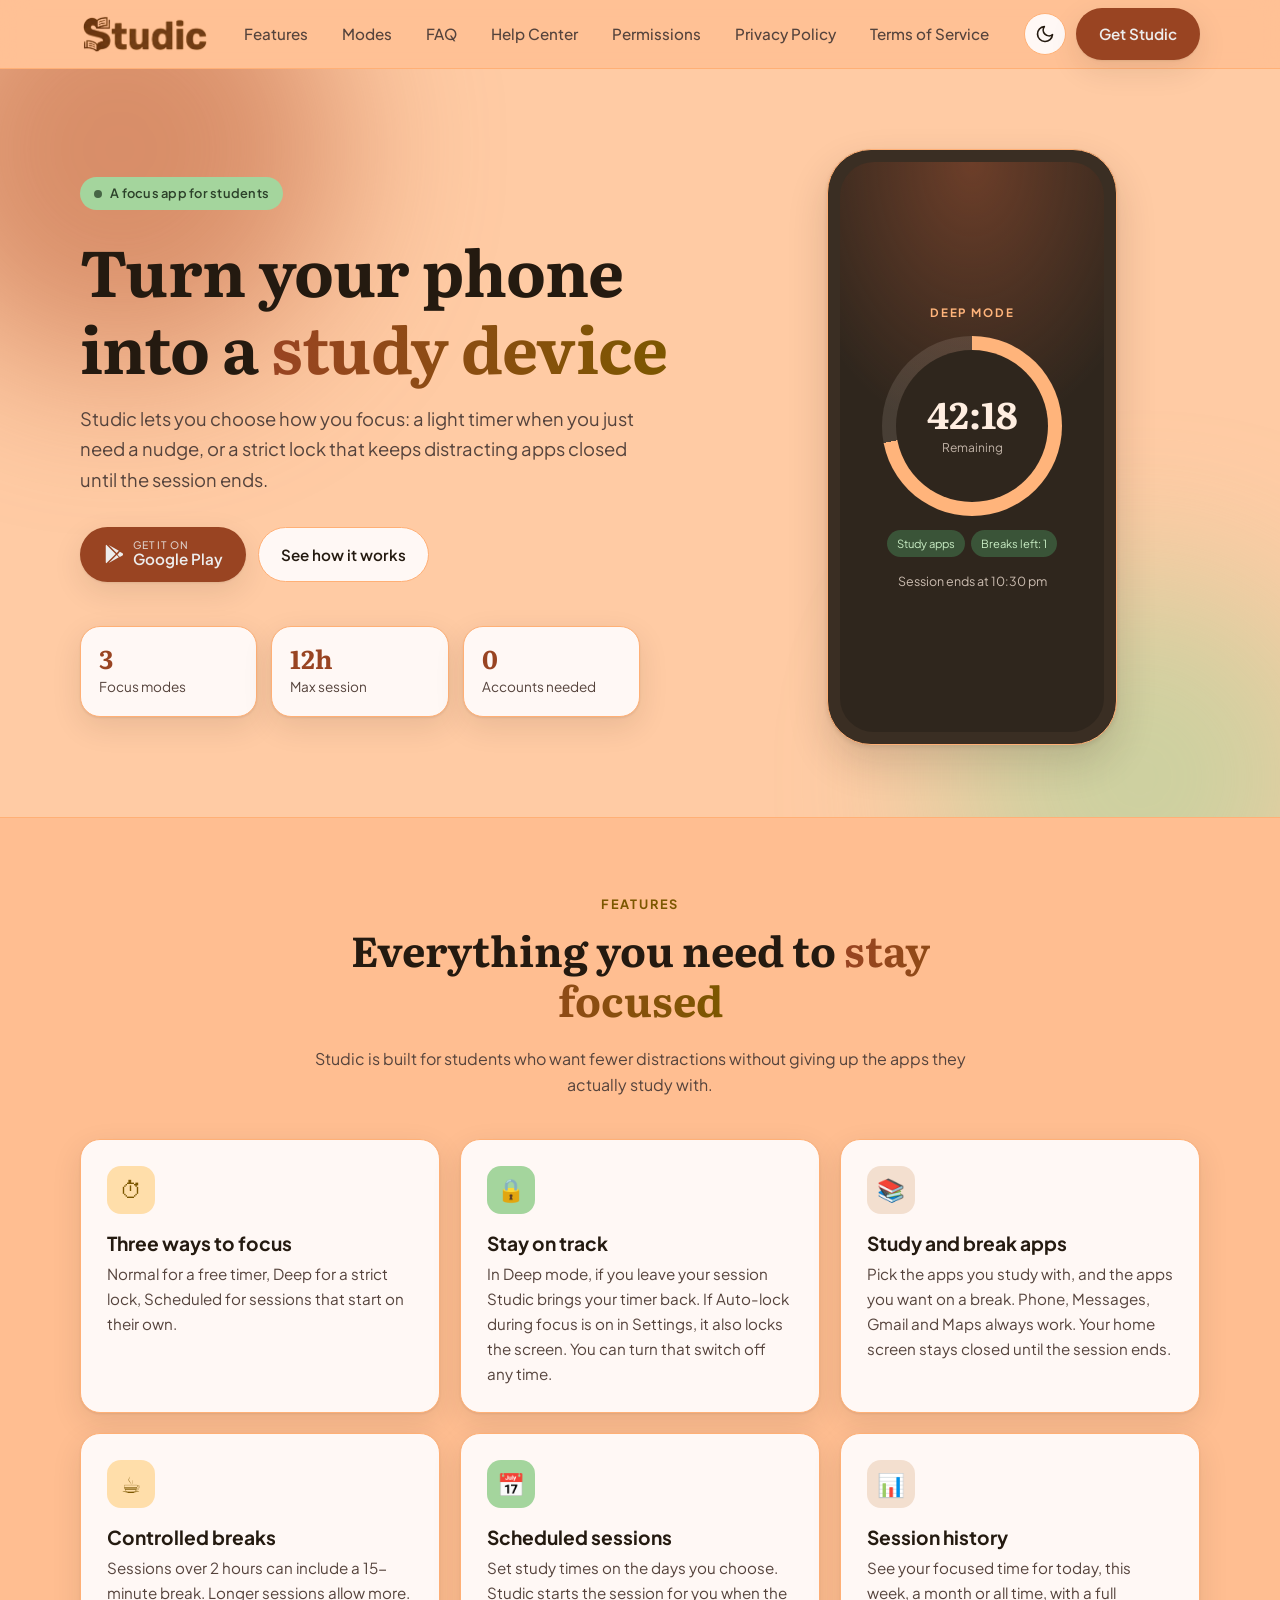
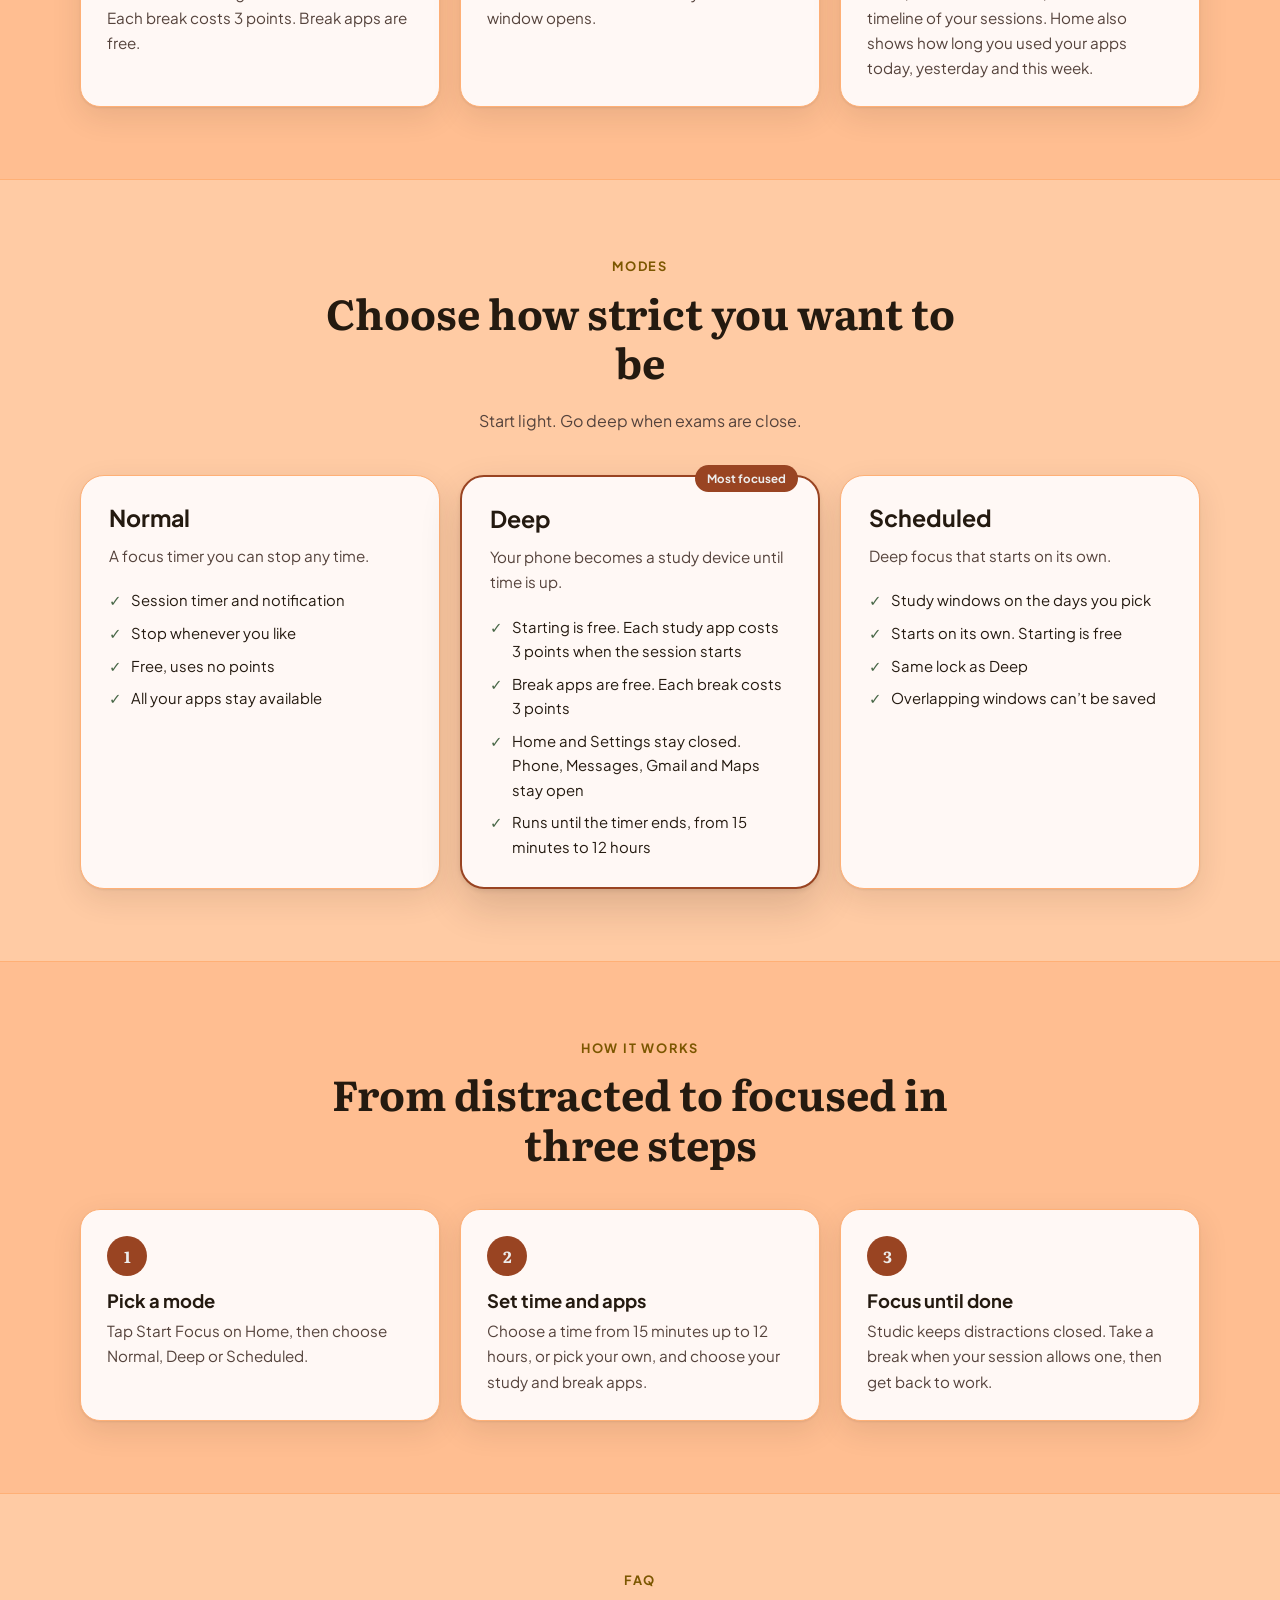
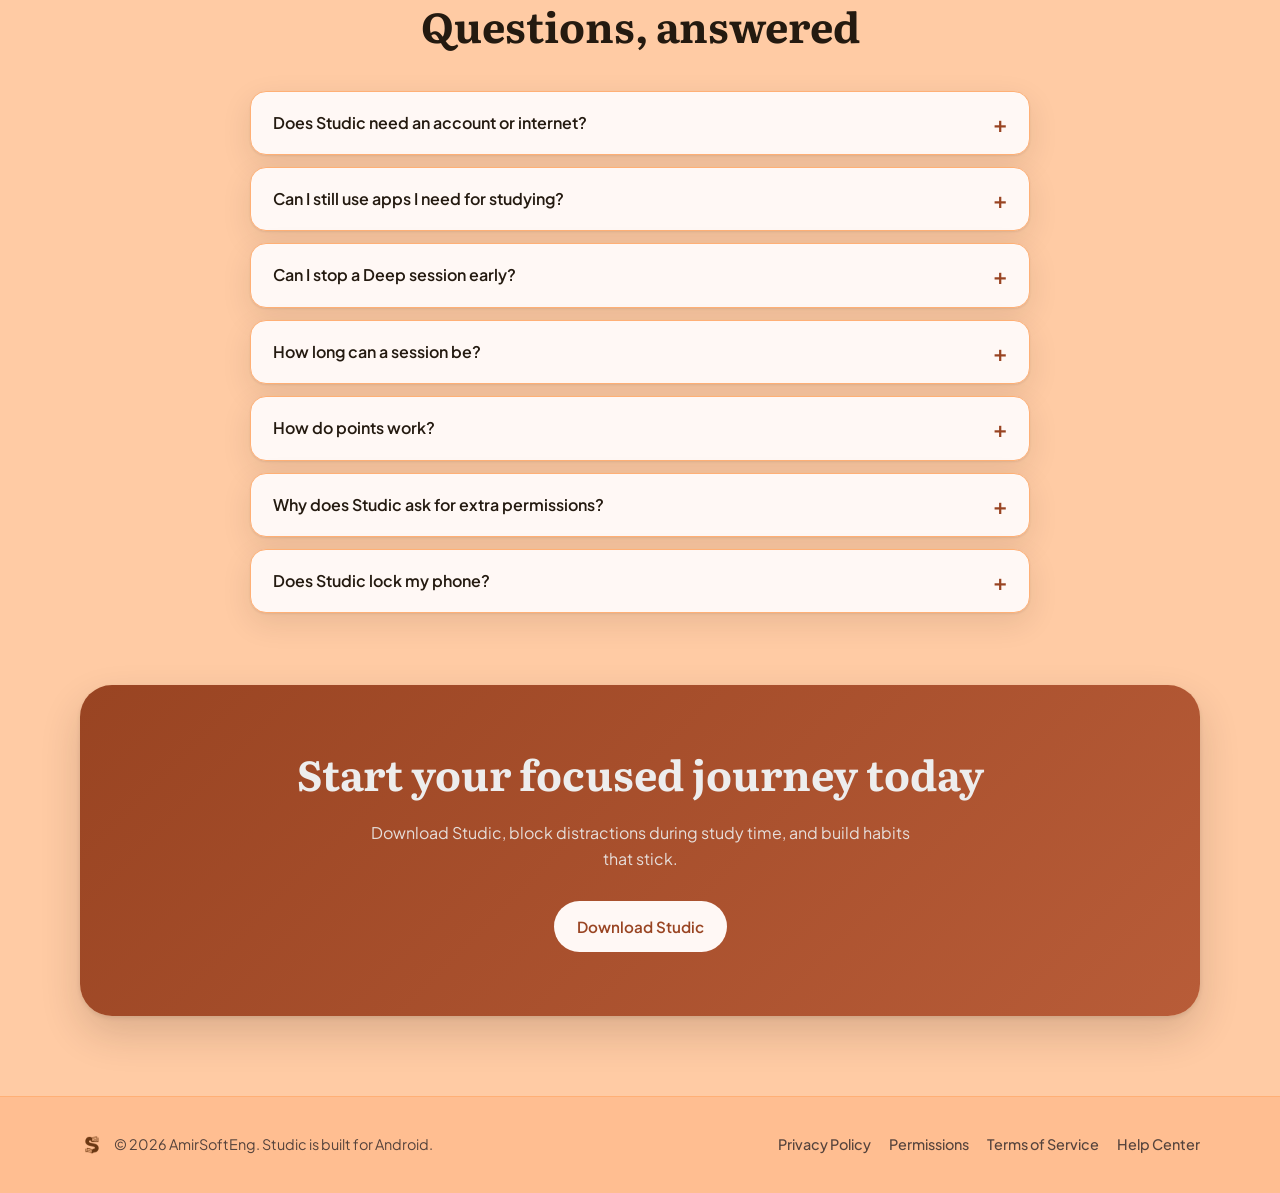
==== commit 88f2e0f7: "improved firebase analytics description to simple english and easy to understand by users" ====
--- a/index.html
+++ b/index.html
@@ -115,7 +115,7 @@
           <div class="feature">
             <div class="feature-icon">&#128202;</div>
             <h3>Session history</h3>
-            <p>See your focused time for today, this week, a month or all time, with a full timeline of your sessions. Home also shows on-device app usage for Today, Yesterday and This week.</p>
+            <p>See your focused time for today, this week, a month or all time, with a full timeline of your sessions. Home also shows how long you used your apps today, yesterday and this week.</p>
           </div>
         </div>
       </div>
@@ -144,7 +144,7 @@
             <h3>Deep</h3>
             <p class="tagline">Your phone becomes a study device until time is up.</p>
             <ul>
-              <li>Starting has no extra fee. Each study app costs 3 points when the session starts, if your balance covers them</li>
+              <li>Starting is free. Each study app costs 3 points when the session starts</li>
               <li>Break apps are free. Each break costs 3 points</li>
               <li>Home and Settings stay closed. Phone, Messages, Gmail and Maps stay open</li>
               <li>Runs until the timer ends, from 15 minutes to 12 hours</li>
@@ -155,7 +155,7 @@
             <p class="tagline">Deep focus that starts on its own.</p>
             <ul>
               <li>Study windows on the days you pick</li>
-              <li>Starts on its own. Starting has no extra fee</li>
+              <li>Starts on its own. Starting is free</li>
               <li>Same lock as Deep</li>
               <li>Overlapping windows can&rsquo;t be saved</li>
             </ul>
@@ -177,7 +177,7 @@
           </div>
           <div class="step">
             <h3>Set time and apps</h3>
-            <p>Choose a preset from 15 minutes up to 12 hours, or set a custom length, and pick your study and break apps.</p>
+            <p>Choose a time from 15 minutes up to 12 hours, or pick your own, and choose your study and break apps.</p>
           </div>
           <div class="step">
             <h3>Focus until done</h3>
@@ -196,7 +196,7 @@
         <div class="faq">
           <details>
             <summary>Does Studic need an account or internet?</summary>
-            <p>No account is needed, and focus works without internet. Your sessions, schedules and history stay on your phone. You need to be online to watch an ad, buy points, or open Help and Privacy in the app. When you are online, Studic may also send a few anonymous usage events. They do not include your name, the apps you picked, or your points.</p>
+            <p>No account is needed, and focus works without internet. Your sessions, schedules and history stay on your phone. You need to be online to watch an ad, buy points, or open Help and Privacy in the app. When you are online, Studic may also send a few simple usage counts. They never include your name, your apps or your points.</p>
           </details>
           <details>
             <summary>Can I still use apps I need for studying?</summary>
@@ -212,7 +212,7 @@
           </details>
           <details>
             <summary>How do points work?</summary>
-            <p>Normal mode is free. Starting Deep or a schedule has no extra fee. Each study app costs 3 points. If your balance covers every study app you picked, that cost is taken when the session starts. If it does not, those apps stay closed until you can pay. Each break costs 3 points. Break apps are free.</p>
+            <p>Normal mode is free. Starting Deep or a schedule is free. Each study app costs 3 points, taken when the session starts. If you do not have enough points, those apps stay closed until you do. Each break costs 3 points. Break apps are free.</p>
             <p>Watch an ad for 15 points (up to 5 a day, 2 minutes apart), or buy a points pack. Under 3 points you are Starter. At 3 or more, without a pack, you are Plus. A pack makes you Pro and hides ads while you still have 3 or more points. If you drop under 3, Pro ends. Your points stay until you spend them.</p>
           </details>
           <details>
